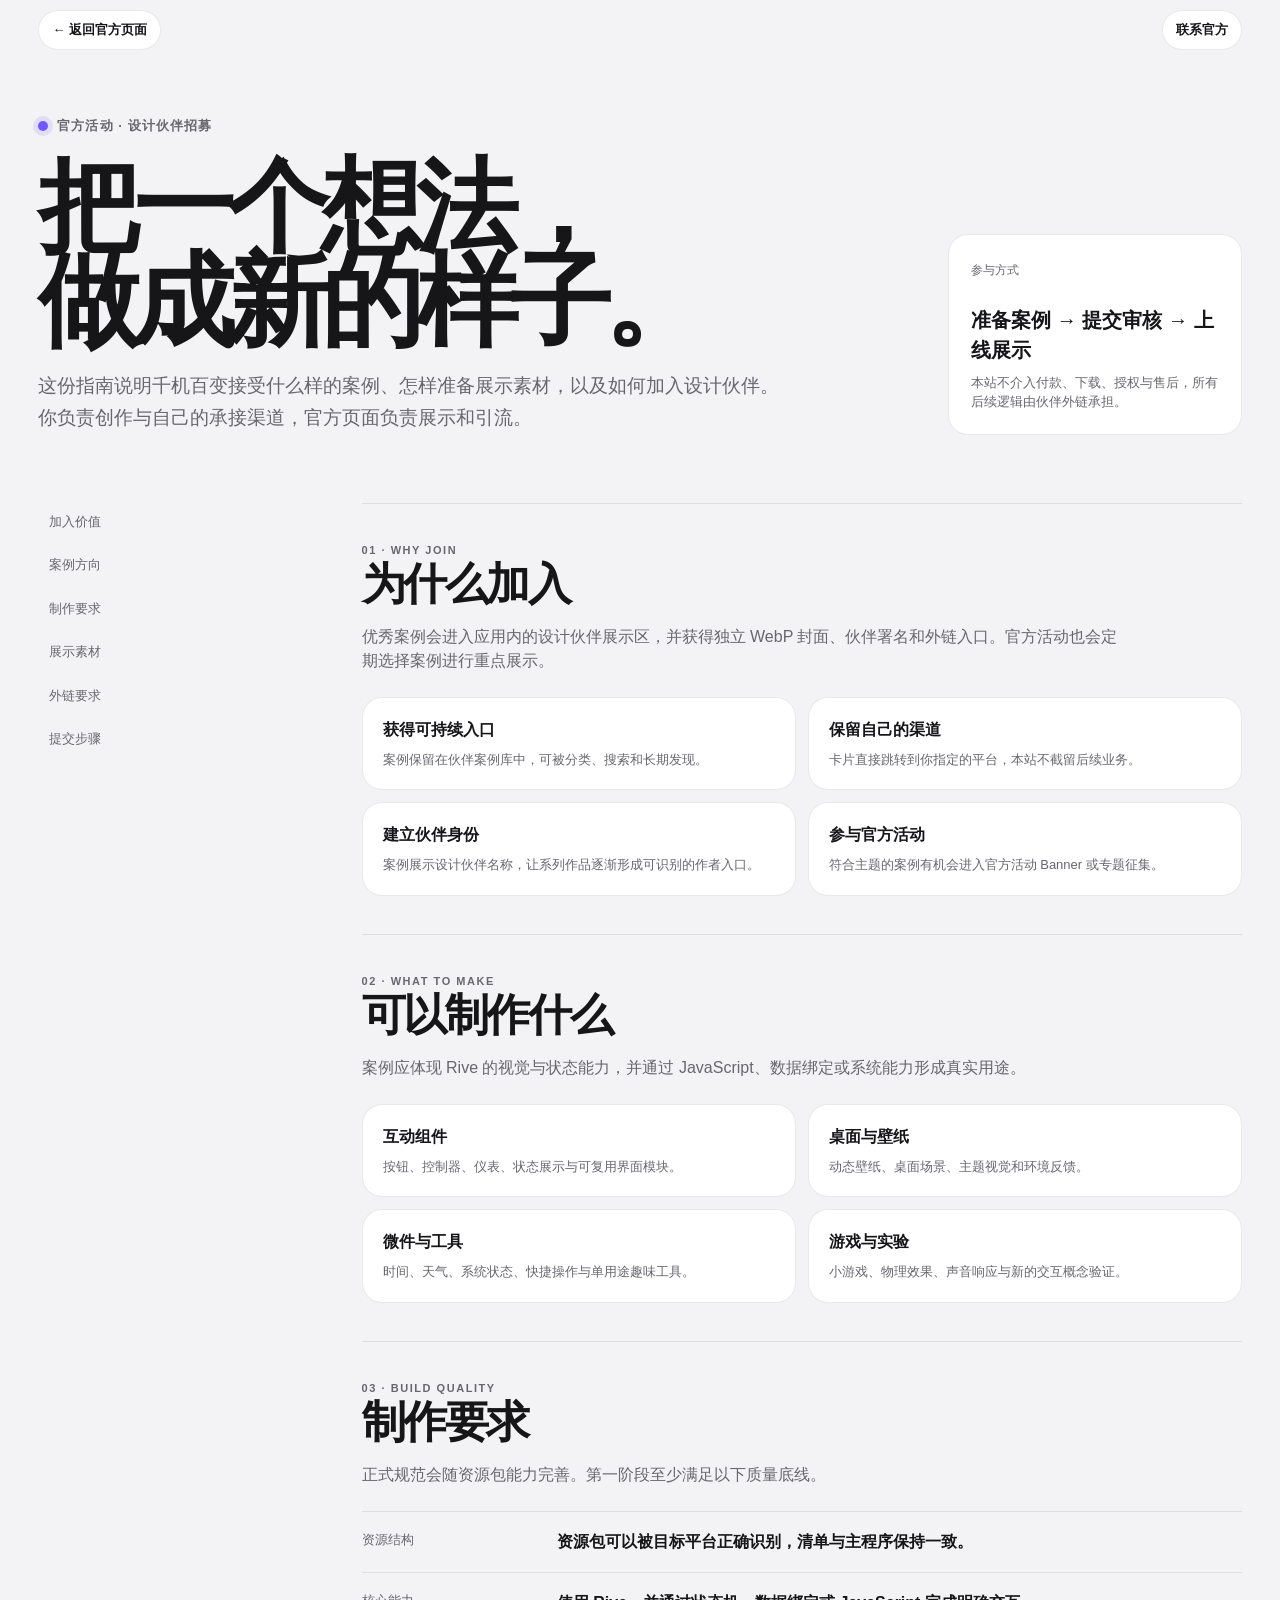
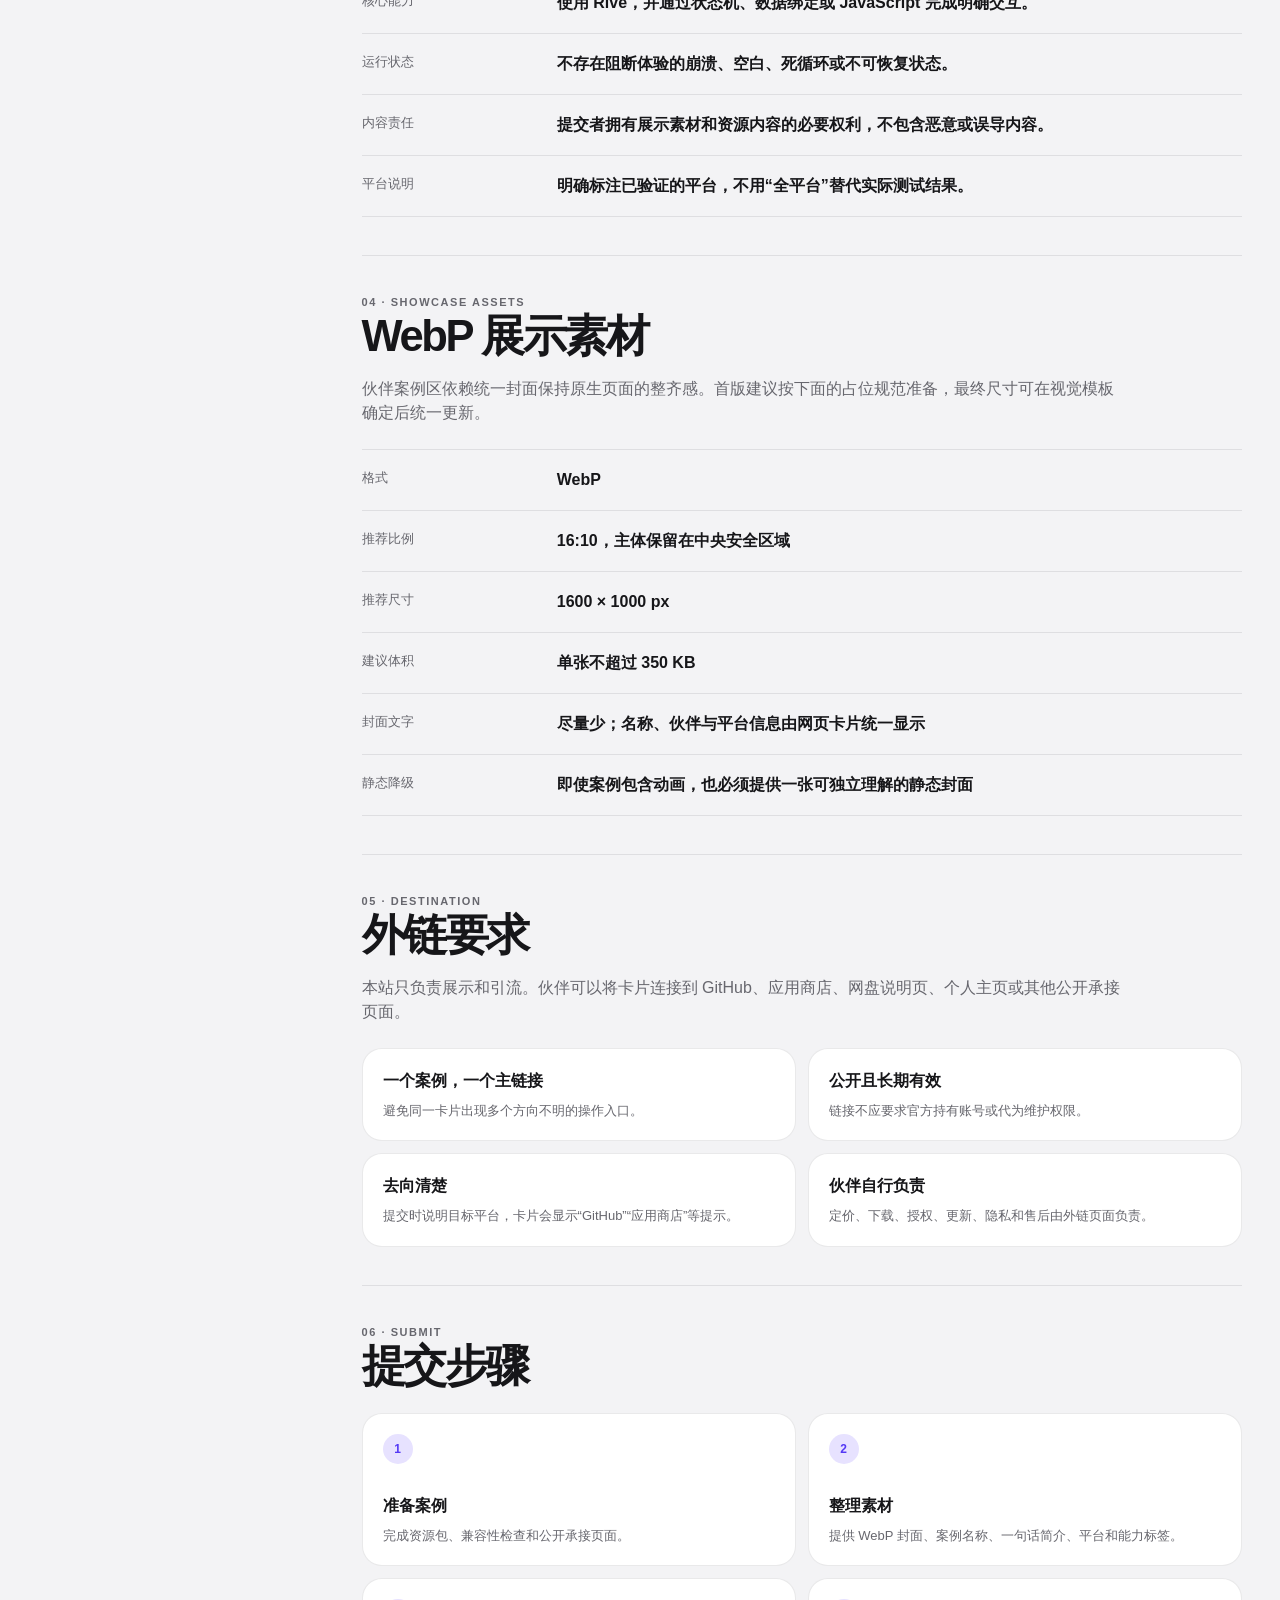
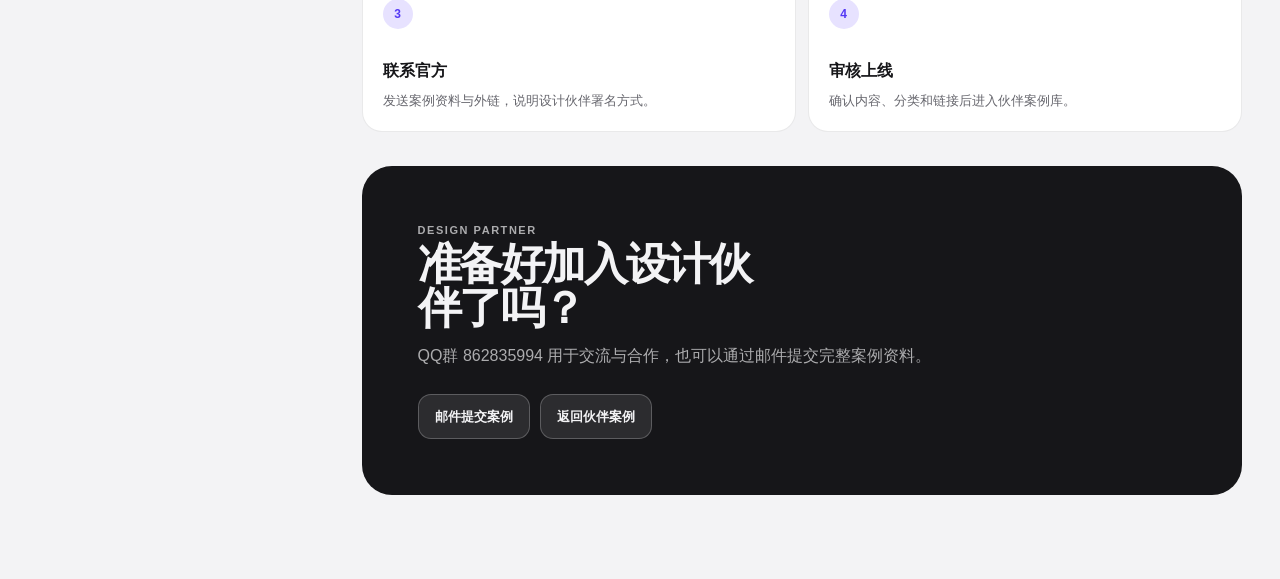
==== guide/index.html @ ad505205 "Redesign partner showcase site" ====
<!doctype html>
<html lang="zh-CN">
<head>
  <meta charset="utf-8">
  <meta name="viewport" content="width=device-width, initial-scale=1, viewport-fit=cover">
  <meta name="theme-color" content="#f3f3f5" media="(prefers-color-scheme: light)">
  <meta name="theme-color" content="#111113" media="(prefers-color-scheme: dark)">
  <meta name="description" content="千机百变设计伙伴制作指南与投稿方式。">
  <meta property="og:type" content="website">
  <meta property="og:title" content="制作指南 · 千机百变">
  <meta property="og:description" content="了解案例规范、展示素材要求与设计伙伴投稿方式。">
  <meta property="og:image" content="https://qu-bl.github.io/material-jadepool-site/assets/og.png">
  <meta property="og:url" content="https://qu-bl.github.io/material-jadepool-site/guide/">
  <meta name="twitter:card" content="summary_large_image">
  <meta name="twitter:title" content="制作指南 · 千机百变">
  <meta name="twitter:description" content="了解案例规范、展示素材要求与设计伙伴投稿方式。">
  <meta name="twitter:image" content="https://qu-bl.github.io/material-jadepool-site/assets/og.png">
  <link rel="icon" href="../assets/og.png" type="image/png">
  <title>制作指南 · 千机百变</title>
  <link rel="stylesheet" href="../styles.css">
</head>
<body>
  <main class="guide-page">
    <nav class="guide-topbar" aria-label="制作指南导航">
      <a class="guide-back" href="../">← 返回官方页面</a>
      <a class="guide-contact" href="mailto:qu991221@gmail.com?subject=%E5%8D%83%E6%9C%BA%E7%99%BE%E5%8F%98%E4%BC%99%E4%BC%B4%E6%8A%95%E7%A8%BF">联系官方</a>
    </nav>

    <header class="guide-hero">
      <div>
        <div class="official-mark">
          <span class="official-dot" aria-hidden="true"></span>
          官方活动 · 设计伙伴招募
        </div>
        <h1>把一个想法，<br>做成新的样子。</h1>
        <p class="intro-text">
          这份指南说明千机百变接受什么样的案例、怎样准备展示素材，以及如何加入设计伙伴。
          你负责创作与自己的承接渠道，官方页面负责展示和引流。
        </p>
      </div>
      <aside class="guide-summary-card" aria-label="指南摘要">
        <span>参与方式</span>
        <strong>准备案例 → 提交审核 → 上线展示</strong>
        <p>本站不介入付款、下载、授权与售后，所有后续逻辑由伙伴外链承担。</p>
      </aside>
    </header>

    <div class="guide-content">
      <nav class="guide-nav" aria-label="指南目录">
        <a href="#value">加入价值</a>
        <a href="#types">案例方向</a>
        <a href="#requirements">制作要求</a>
        <a href="#cover">展示素材</a>
        <a href="#links">外链要求</a>
        <a href="#submit">提交步骤</a>
      </nav>

      <article class="guide-article">
        <section class="guide-section" id="value">
          <p class="section-kicker">01 · Why join</p>
          <h2>为什么加入</h2>
          <p>优秀案例会进入应用内的设计伙伴展示区，并获得独立 WebP 封面、伙伴署名和外链入口。官方活动也会定期选择案例进行重点展示。</p>
          <div class="guide-list">
            <div class="guide-item">
              <strong>获得可持续入口</strong>
              <p>案例保留在伙伴案例库中，可被分类、搜索和长期发现。</p>
            </div>
            <div class="guide-item">
              <strong>保留自己的渠道</strong>
              <p>卡片直接跳转到你指定的平台，本站不截留后续业务。</p>
            </div>
            <div class="guide-item">
              <strong>建立伙伴身份</strong>
              <p>案例展示设计伙伴名称，让系列作品逐渐形成可识别的作者入口。</p>
            </div>
            <div class="guide-item">
              <strong>参与官方活动</strong>
              <p>符合主题的案例有机会进入官方活动 Banner 或专题征集。</p>
            </div>
          </div>
        </section>

        <section class="guide-section" id="types">
          <p class="section-kicker">02 · What to make</p>
          <h2>可以制作什么</h2>
          <p>案例应体现 Rive 的视觉与状态能力，并通过 JavaScript、数据绑定或系统能力形成真实用途。</p>
          <div class="guide-list">
            <div class="guide-item"><strong>互动组件</strong><p>按钮、控制器、仪表、状态展示与可复用界面模块。</p></div>
            <div class="guide-item"><strong>桌面与壁纸</strong><p>动态壁纸、桌面场景、主题视觉和环境反馈。</p></div>
            <div class="guide-item"><strong>微件与工具</strong><p>时间、天气、系统状态、快捷操作与单用途趣味工具。</p></div>
            <div class="guide-item"><strong>游戏与实验</strong><p>小游戏、物理效果、声音响应与新的交互概念验证。</p></div>
          </div>
        </section>

        <section class="guide-section" id="requirements">
          <p class="section-kicker">03 · Build quality</p>
          <h2>制作要求</h2>
          <p>正式规范会随资源包能力完善。第一阶段至少满足以下质量底线。</p>
          <dl class="spec-list">
            <div class="spec-row"><dt>资源结构</dt><dd>资源包可以被目标平台正确识别，清单与主程序保持一致。</dd></div>
            <div class="spec-row"><dt>核心能力</dt><dd>使用 Rive，并通过状态机、数据绑定或 JavaScript 完成明确交互。</dd></div>
            <div class="spec-row"><dt>运行状态</dt><dd>不存在阻断体验的崩溃、空白、死循环或不可恢复状态。</dd></div>
            <div class="spec-row"><dt>内容责任</dt><dd>提交者拥有展示素材和资源内容的必要权利，不包含恶意或误导内容。</dd></div>
            <div class="spec-row"><dt>平台说明</dt><dd>明确标注已验证的平台，不用“全平台”替代实际测试结果。</dd></div>
          </dl>
        </section>

        <section class="guide-section" id="cover">
          <p class="section-kicker">04 · Showcase assets</p>
          <h2>WebP 展示素材</h2>
          <p>伙伴案例区依赖统一封面保持原生页面的整齐感。首版建议按下面的占位规范准备，最终尺寸可在视觉模板确定后统一更新。</p>
          <dl class="spec-list">
            <div class="spec-row"><dt>格式</dt><dd>WebP</dd></div>
            <div class="spec-row"><dt>推荐比例</dt><dd>16:10，主体保留在中央安全区域</dd></div>
            <div class="spec-row"><dt>推荐尺寸</dt><dd>1600 × 1000 px</dd></div>
            <div class="spec-row"><dt>建议体积</dt><dd>单张不超过 350 KB</dd></div>
            <div class="spec-row"><dt>封面文字</dt><dd>尽量少；名称、伙伴与平台信息由网页卡片统一显示</dd></div>
            <div class="spec-row"><dt>静态降级</dt><dd>即使案例包含动画，也必须提供一张可独立理解的静态封面</dd></div>
          </dl>
        </section>

        <section class="guide-section" id="links">
          <p class="section-kicker">05 · Destination</p>
          <h2>外链要求</h2>
          <p>本站只负责展示和引流。伙伴可以将卡片连接到 GitHub、应用商店、网盘说明页、个人主页或其他公开承接页面。</p>
          <div class="guide-list">
            <div class="guide-item"><strong>一个案例，一个主链接</strong><p>避免同一卡片出现多个方向不明的操作入口。</p></div>
            <div class="guide-item"><strong>公开且长期有效</strong><p>链接不应要求官方持有账号或代为维护权限。</p></div>
            <div class="guide-item"><strong>去向清楚</strong><p>提交时说明目标平台，卡片会显示“GitHub”“应用商店”等提示。</p></div>
            <div class="guide-item"><strong>伙伴自行负责</strong><p>定价、下载、授权、更新、隐私和售后由外链页面负责。</p></div>
          </div>
        </section>

        <section class="guide-section" id="submit">
          <p class="section-kicker">06 · Submit</p>
          <h2>提交步骤</h2>
          <div class="guide-steps">
            <div class="guide-step"><span>1</span><strong>准备案例</strong><p>完成资源包、兼容性检查和公开承接页面。</p></div>
            <div class="guide-step"><span>2</span><strong>整理素材</strong><p>提供 WebP 封面、案例名称、一句话简介、平台和能力标签。</p></div>
            <div class="guide-step"><span>3</span><strong>联系官方</strong><p>发送案例资料与外链，说明设计伙伴署名方式。</p></div>
            <div class="guide-step"><span>4</span><strong>审核上线</strong><p>确认内容、分类和链接后进入伙伴案例库。</p></div>
          </div>

          <div class="join-banner">
            <p class="section-kicker">Design partner</p>
            <h2>准备好加入设计伙伴了吗？</h2>
            <p>QQ群 862835994 用于交流与合作，也可以通过邮件提交完整案例资料。</p>
            <div class="join-actions">
              <a href="mailto:qu991221@gmail.com?subject=%E5%8D%83%E6%9C%BA%E7%99%BE%E5%8F%98%E4%BC%99%E4%BC%B4%E6%8A%95%E7%A8%BF">邮件提交案例</a>
              <a href="../#showcase">返回伙伴案例</a>
            </div>
          </div>
        </section>
      </article>
    </div>
  </main>
</body>
</html>
---- styles.css ----
:root {
  color-scheme: light dark;
  --page: #f3f3f5;
  --surface: #ffffff;
  --surface-soft: #e8e8ec;
  --surface-raised: rgba(255, 255, 255, 0.78);
  --text: #161619;
  --muted: #67676e;
  --line: rgba(20, 20, 24, 0.09);
  --accent: #6f57ff;
  --accent-strong: #5439f5;
  --accent-soft: #e7e2ff;
  --success: #27a66b;
  --shadow: 0 18px 60px rgba(27, 20, 66, 0.09);
  --radius-sm: 12px;
  --radius-md: 20px;
  --radius-lg: 30px;
  --page-pad: clamp(18px, 3vw, 44px);
}

@media (prefers-color-scheme: dark) {
  :root {
    --page: #111113;
    --surface: #1c1c1f;
    --surface-soft: #26262b;
    --surface-raised: rgba(28, 28, 31, 0.82);
    --text: #f6f4fb;
    --muted: #aaa7b2;
    --line: rgba(255, 255, 255, 0.1);
    --accent: #9d8cff;
    --accent-strong: #b3a6ff;
    --accent-soft: #302a50;
    --success: #57d196;
    --shadow: 0 22px 72px rgba(0, 0, 0, 0.3);
  }
}

* {
  box-sizing: border-box;
}

html {
  scroll-behavior: smooth;
  background: var(--page);
}

body {
  margin: 0;
  min-width: 320px;
  min-height: 100vh;
  background: var(--page);
  color: var(--text);
  font-family: -apple-system, BlinkMacSystemFont, "SF Pro Display", "SF Pro Text", "PingFang SC", "HarmonyOS Sans SC", "Noto Sans SC", sans-serif;
  line-height: 1.5;
  -webkit-font-smoothing: antialiased;
  text-rendering: optimizeLegibility;
}

button,
input,
select {
  font: inherit;
}

a {
  color: inherit;
}

button,
a,
input,
select {
  -webkit-tap-highlight-color: transparent;
}

button:focus-visible,
a:focus-visible,
input:focus-visible,
select:focus-visible {
  outline: 3px solid color-mix(in srgb, var(--accent) 52%, transparent);
  outline-offset: 3px;
}

.skip-link {
  position: fixed;
  z-index: 100;
  top: 12px;
  left: 12px;
  padding: 10px 14px;
  border-radius: 10px;
  background: var(--text);
  color: var(--page);
  transform: translateY(-160%);
  transition: transform 160ms ease;
}

.skip-link:focus {
  transform: translateY(0);
}

.app-page {
  width: 100%;
  min-height: 100vh;
  padding: max(22px, env(safe-area-inset-top)) 0 max(22px, env(safe-area-inset-bottom));
  overflow: hidden;
}

.official-intro,
.activity-section,
.facts-section,
.showcase-section,
.closing-strip {
  width: 100%;
  padding-inline: max(var(--page-pad), env(safe-area-inset-left));
}

.official-intro {
  display: grid;
  grid-template-columns: minmax(0, 1.5fr) minmax(220px, 0.5fr);
  gap: 32px;
  align-items: end;
  padding-top: clamp(18px, 3vw, 42px);
  padding-bottom: clamp(36px, 6vw, 76px);
}

.official-mark {
  display: inline-flex;
  align-items: center;
  gap: 9px;
  margin-bottom: 24px;
  color: var(--muted);
  font-size: 13px;
  font-weight: 680;
  letter-spacing: 0.08em;
  text-transform: uppercase;
}

.official-dot {
  width: 10px;
  height: 10px;
  flex: 0 0 auto;
  border-radius: 999px;
  background: var(--accent);
  box-shadow: 0 0 0 5px color-mix(in srgb, var(--accent) 14%, transparent);
}

h1,
h2,
h3,
p {
  margin-top: 0;
}

h1 {
  max-width: 13ch;
  margin-bottom: 22px;
  font-size: clamp(48px, 8vw, 108px);
  font-weight: 760;
  letter-spacing: -0.075em;
  line-height: 0.92;
}

.intro-text {
  max-width: 760px;
  margin-bottom: 0;
  color: var(--muted);
  font-size: clamp(16px, 1.5vw, 21px);
  line-height: 1.68;
}

.intro-actions {
  display: flex;
  flex-direction: column;
  gap: 10px;
  justify-self: end;
  width: min(100%, 280px);
}

.primary-action,
.secondary-action,
.banner-action {
  display: inline-flex;
  align-items: center;
  justify-content: center;
  min-height: 50px;
  padding: 0 18px;
  border-radius: 15px;
  font-size: 15px;
  font-weight: 700;
  text-decoration: none;
  transition: transform 160ms ease, background-color 160ms ease, opacity 160ms ease;
}

.primary-action {
  background: var(--text);
  color: var(--page);
}

.secondary-action {
  border: 1px solid var(--line);
  background: var(--surface-raised);
  backdrop-filter: blur(18px);
}

.primary-action:hover,
.secondary-action:hover,
.banner-action:hover {
  transform: translateY(-2px);
}

.primary-action:active,
.secondary-action:active,
.banner-action:active,
.case-card:active {
  transform: scale(0.985);
}

.activity-section {
  padding-top: 4px;
  padding-bottom: clamp(42px, 6vw, 82px);
}

.section-heading,
.showcase-header {
  display: flex;
  align-items: end;
  justify-content: space-between;
  gap: 20px;
  margin-bottom: 18px;
}

.section-kicker {
  margin-bottom: 5px;
  color: var(--accent-strong);
  font-size: 11px;
  font-weight: 780;
  letter-spacing: 0.14em;
  text-transform: uppercase;
}

h2 {
  margin-bottom: 0;
  font-size: clamp(29px, 3.4vw, 48px);
  letter-spacing: -0.055em;
  line-height: 1;
}

.carousel-controls {
  display: flex;
  gap: 8px;
}

.icon-button {
  display: grid;
  place-items: center;
  width: 42px;
  height: 42px;
  border: 1px solid var(--line);
  border-radius: 50%;
  background: var(--surface-raised);
  color: var(--text);
  cursor: pointer;
  backdrop-filter: blur(18px);
  transition: transform 150ms ease, background-color 150ms ease;
}

.icon-button:hover {
  background: var(--surface);
  transform: scale(1.04);
}

.activity-carousel {
  position: relative;
  overflow: hidden;
  border-radius: var(--radius-lg);
  background: var(--surface-soft);
  box-shadow: var(--shadow);
  touch-action: pan-y;
}

.activity-track {
  display: flex;
  transition: transform 620ms cubic-bezier(0.22, 1, 0.36, 1);
  will-change: transform;
}

.activity-slide {
  position: relative;
  min-width: 100%;
  min-height: clamp(340px, 42vw, 570px);
  overflow: hidden;
  isolation: isolate;
}

.activity-cover {
  position: absolute;
  inset: 0;
  z-index: -3;
  width: 100%;
  height: 100%;
  object-fit: cover;
}

.activity-scrim {
  position: absolute;
  inset: 0;
  z-index: -2;
  background: linear-gradient(90deg, rgba(10, 8, 20, 0.8) 0%, rgba(10, 8, 20, 0.42) 54%, rgba(10, 8, 20, 0.05) 100%);
}

.activity-content {
  display: flex;
  min-height: inherit;
  max-width: 760px;
  flex-direction: column;
  align-items: flex-start;
  justify-content: flex-end;
  padding: clamp(28px, 5vw, 68px);
  color: #fff;
}

.activity-badge {
  display: inline-flex;
  margin-bottom: 15px;
  padding: 7px 11px;
  border: 1px solid rgba(255, 255, 255, 0.26);
  border-radius: 999px;
  background: rgba(255, 255, 255, 0.13);
  font-size: 12px;
  font-weight: 730;
  backdrop-filter: blur(14px);
}

.activity-content h3 {
  max-width: 13ch;
  margin-bottom: 14px;
  font-size: clamp(35px, 6vw, 76px);
  letter-spacing: -0.065em;
  line-height: 0.98;
}

.activity-content p {
  max-width: 560px;
  margin-bottom: 24px;
  color: rgba(255, 255, 255, 0.78);
  font-size: clamp(15px, 1.6vw, 19px);
}

.banner-action {
  gap: 14px;
  min-height: 46px;
  border: 1px solid rgba(255, 255, 255, 0.22);
  background: #fff;
  color: #17141f;
}

.banner-action b {
  font-size: 17px;
}

.activity-dots {
  position: absolute;
  right: clamp(22px, 4vw, 54px);
  bottom: clamp(22px, 4vw, 46px);
  z-index: 4;
  display: flex;
  gap: 7px;
}

.activity-dot {
  width: 8px;
  height: 8px;
  padding: 0;
  border: 0;
  border-radius: 99px;
  background: rgba(255, 255, 255, 0.44);
  cursor: pointer;
  transition: width 180ms ease, background-color 180ms ease;
}

.activity-dot[aria-current="true"] {
  width: 26px;
  background: #fff;
}

.facts-section {
  padding-bottom: clamp(46px, 7vw, 90px);
}

.facts-grid {
  display: grid;
  grid-template-columns: repeat(4, minmax(0, 1fr));
  gap: 12px;
}

.fact-card {
  min-height: 190px;
  padding: 22px;
  border: 1px solid var(--line);
  border-radius: var(--radius-md);
  background: var(--surface);
}

.fact-card--contact {
  background: var(--accent-soft);
}

.fact-label {
  display: block;
  margin-bottom: 42px;
  color: var(--muted);
  font-size: 12px;
  font-weight: 720;
}

.fact-card strong {
  display: block;
  margin-bottom: 8px;
  font-size: 19px;
  letter-spacing: -0.025em;
}

.fact-card p {
  margin-bottom: 0;
  color: var(--muted);
  font-size: 13px;
}

.showcase-section {
  padding-top: clamp(38px, 6vw, 74px);
  padding-bottom: clamp(56px, 8vw, 110px);
  border-radius: clamp(30px, 4vw, 54px) clamp(30px, 4vw, 54px) 0 0;
  background: var(--surface);
}

.showcase-header {
  align-items: end;
  margin-bottom: 24px;
}

.section-description {
  max-width: 680px;
  margin: 14px 0 0;
  color: var(--muted);
}

.search-wrap {
  position: relative;
  width: min(100%, 360px);
  flex: 0 0 auto;
}

.search-wrap input {
  width: 100%;
  height: 48px;
  padding: 0 16px 0 43px;
  border: 1px solid var(--line);
  border-radius: 14px;
  background: var(--page);
  color: var(--text);
  outline: none;
}

.search-wrap input:focus {
  border-color: var(--accent);
  box-shadow: 0 0 0 3px color-mix(in srgb, var(--accent) 13%, transparent);
}

.search-icon {
  position: absolute;
  top: 50%;
  left: 16px;
  color: var(--muted);
  font-size: 23px;
  transform: translateY(-53%);
  pointer-events: none;
}

.showcase-toolbar {
  position: sticky;
  top: 0;
  z-index: 12;
  display: flex;
  align-items: center;
  justify-content: space-between;
  gap: 16px;
  margin-inline: calc(var(--page-pad) * -1);
  padding: 12px var(--page-pad);
  border-block: 1px solid transparent;
  background: color-mix(in srgb, var(--surface) 86%, transparent);
  backdrop-filter: blur(22px) saturate(150%);
}

.category-tabs {
  display: flex;
  gap: 8px;
  min-width: 0;
  overflow-x: auto;
  scrollbar-width: none;
}

.category-tabs::-webkit-scrollbar {
  display: none;
}

.category-button {
  flex: 0 0 auto;
  min-height: 38px;
  padding: 0 15px;
  border: 1px solid var(--line);
  border-radius: 999px;
  background: var(--surface);
  color: var(--muted);
  cursor: pointer;
  font-size: 13px;
  font-weight: 680;
}

.category-button[aria-pressed="true"] {
  border-color: var(--text);
  background: var(--text);
  color: var(--surface);
}

.platform-filter select {
  min-width: 124px;
  height: 38px;
  padding: 0 34px 0 13px;
  border: 1px solid var(--line);
  border-radius: 999px;
  background: var(--surface);
  color: var(--text);
  cursor: pointer;
}

.results-meta {
  display: flex;
  justify-content: space-between;
  gap: 16px;
  padding: 24px 0 13px;
  color: var(--muted);
  font-size: 12px;
}

.results-meta p {
  margin: 0;
}

.case-grid {
  display: grid;
  grid-template-columns: repeat(auto-fill, minmax(238px, 1fr));
  gap: clamp(13px, 1.6vw, 22px);
}

.case-card {
  min-width: 0;
  overflow: hidden;
  border: 1px solid var(--line);
  border-radius: var(--radius-md);
  background: var(--page);
  color: var(--text);
  text-decoration: none;
  transition: transform 220ms cubic-bezier(0.22, 1, 0.36, 1), box-shadow 220ms ease, border-color 220ms ease;
}

.case-card:hover {
  border-color: color-mix(in srgb, var(--accent) 30%, var(--line));
  box-shadow: 0 18px 48px rgba(40, 28, 96, 0.1);
  transform: translateY(-5px);
}

.case-media {
  position: relative;
  aspect-ratio: 16 / 10;
  overflow: hidden;
  background: var(--surface-soft);
}

.case-media img {
  width: 100%;
  height: 100%;
  object-fit: cover;
  transition: transform 500ms cubic-bezier(0.22, 1, 0.36, 1);
}

.case-card:hover .case-media img {
  transform: scale(1.035);
}

.case-featured,
.case-destination {
  position: absolute;
  top: 13px;
  padding: 6px 9px;
  border: 1px solid rgba(255, 255, 255, 0.2);
  border-radius: 999px;
  background: rgba(15, 13, 22, 0.62);
  color: #fff;
  font-size: 10px;
  font-weight: 720;
  backdrop-filter: blur(12px);
}

.case-featured {
  left: 13px;
}

.case-destination {
  right: 13px;
}

.case-body {
  padding: 16px;
}

.case-title-row {
  display: flex;
  align-items: flex-start;
  justify-content: space-between;
  gap: 12px;
}

.case-title-row h3 {
  margin-bottom: 8px;
  font-size: 18px;
  letter-spacing: -0.035em;
  line-height: 1.22;
}

.external-arrow {
  flex: 0 0 auto;
  color: var(--muted);
  font-size: 16px;
}

.case-summary {
  display: -webkit-box;
  min-height: 42px;
  margin-bottom: 18px;
  overflow: hidden;
  color: var(--muted);
  font-size: 13px;
  -webkit-box-orient: vertical;
  -webkit-line-clamp: 2;
}

.case-footer {
  display: flex;
  align-items: center;
  justify-content: space-between;
  gap: 12px;
  padding-top: 13px;
  border-top: 1px solid var(--line);
  color: var(--muted);
  font-size: 11px;
}

.partner-name {
  overflow: hidden;
  text-overflow: ellipsis;
  white-space: nowrap;
}

.case-platform {
  flex: 0 0 auto;
}

.empty-state {
  padding: 80px 20px;
  border: 1px dashed var(--line);
  border-radius: var(--radius-md);
  color: var(--muted);
  text-align: center;
}

.empty-state strong {
  display: block;
  margin-bottom: 6px;
  color: var(--text);
  font-size: 18px;
}

.empty-state p {
  margin-bottom: 0;
}

.closing-strip {
  display: flex;
  align-items: center;
  justify-content: space-between;
  gap: 24px;
  padding-top: 24px;
  padding-bottom: 10px;
  color: var(--muted);
  font-size: 13px;
}

.closing-strip > div,
.closing-links {
  display: flex;
  align-items: center;
  gap: 16px;
}

.closing-strip strong {
  color: var(--text);
}

.closing-links a {
  text-decoration: none;
}

.closing-links a:hover {
  color: var(--text);
}

.sr-only {
  position: absolute !important;
  width: 1px !important;
  height: 1px !important;
  padding: 0 !important;
  margin: -1px !important;
  overflow: hidden !important;
  clip: rect(0, 0, 0, 0) !important;
  white-space: nowrap !important;
  border: 0 !important;
}

/* 制作指南 */
.guide-page {
  padding-bottom: max(46px, env(safe-area-inset-bottom));
}

.guide-topbar {
  display: flex;
  align-items: center;
  justify-content: space-between;
  gap: 16px;
  padding: 10px max(var(--page-pad), env(safe-area-inset-left)) 28px;
}

.guide-back,
.guide-contact {
  display: inline-flex;
  align-items: center;
  min-height: 40px;
  padding: 0 13px;
  border: 1px solid var(--line);
  border-radius: 999px;
  background: var(--surface);
  text-decoration: none;
  font-size: 13px;
  font-weight: 680;
}

.guide-hero {
  display: grid;
  grid-template-columns: minmax(0, 1.5fr) minmax(260px, 0.5fr);
  gap: 30px;
  align-items: end;
  padding: 36px max(var(--page-pad), env(safe-area-inset-left)) 68px;
}

.guide-hero h1 {
  max-width: 12ch;
}

.guide-summary-card {
  padding: 22px;
  border: 1px solid var(--line);
  border-radius: var(--radius-md);
  background: var(--surface);
}

.guide-summary-card span {
  color: var(--muted);
  font-size: 12px;
}

.guide-summary-card strong {
  display: block;
  margin: 24px 0 8px;
  font-size: 20px;
}

.guide-summary-card p {
  margin-bottom: 0;
  color: var(--muted);
  font-size: 13px;
}

.guide-content {
  display: grid;
  grid-template-columns: minmax(190px, 0.28fr) minmax(0, 1fr);
  gap: clamp(28px, 6vw, 92px);
  padding: 0 max(var(--page-pad), env(safe-area-inset-left));
}

.guide-nav {
  position: sticky;
  top: 24px;
  align-self: start;
  display: flex;
  flex-direction: column;
  gap: 6px;
}

.guide-nav a {
  padding: 9px 11px;
  border-radius: 10px;
  color: var(--muted);
  text-decoration: none;
  font-size: 13px;
}

.guide-nav a:hover {
  background: var(--surface);
  color: var(--text);
}

.guide-article {
  min-width: 0;
}

.guide-section {
  padding: 38px 0;
  border-top: 1px solid var(--line);
}

.guide-section h2 {
  margin-bottom: 18px;
}

.guide-section > p {
  max-width: 760px;
  color: var(--muted);
}

.guide-list,
.guide-steps {
  display: grid;
  grid-template-columns: repeat(2, minmax(0, 1fr));
  gap: 12px;
  margin-top: 24px;
}

.guide-item,
.guide-step {
  padding: 20px;
  border: 1px solid var(--line);
  border-radius: var(--radius-md);
  background: var(--surface);
}

.guide-item strong,
.guide-step strong {
  display: block;
  margin-bottom: 8px;
  font-size: 16px;
}

.guide-item p,
.guide-step p {
  margin-bottom: 0;
  color: var(--muted);
  font-size: 13px;
}

.guide-step span {
  display: grid;
  place-items: center;
  width: 30px;
  height: 30px;
  margin-bottom: 30px;
  border-radius: 50%;
  background: var(--accent-soft);
  color: var(--accent-strong);
  font-size: 12px;
  font-weight: 800;
}

.spec-list {
  margin: 24px 0 0;
  border-top: 1px solid var(--line);
}

.spec-row {
  display: grid;
  grid-template-columns: minmax(120px, 0.25fr) 1fr;
  gap: 24px;
  padding: 18px 0;
  border-bottom: 1px solid var(--line);
}

.spec-row dt {
  color: var(--muted);
  font-size: 13px;
}

.spec-row dd {
  margin: 0;
  font-weight: 650;
}

.join-banner {
  margin-top: 34px;
  padding: clamp(26px, 5vw, 56px);
  border-radius: var(--radius-lg);
  background: var(--text);
  color: var(--page);
}

.join-banner h2 {
  max-width: 15ch;
  margin-bottom: 14px;
}

.join-banner p {
  max-width: 620px;
  color: color-mix(in srgb, var(--page) 68%, transparent);
}

.join-actions {
  display: flex;
  flex-wrap: wrap;
  gap: 10px;
  margin-top: 26px;
}

.join-actions a {
  display: inline-flex;
  align-items: center;
  min-height: 45px;
  padding: 0 16px;
  border: 1px solid color-mix(in srgb, var(--page) 24%, transparent);
  border-radius: 13px;
  background: color-mix(in srgb, var(--page) 10%, transparent);
  color: var(--page);
  text-decoration: none;
  font-size: 13px;
  font-weight: 700;
}

@media (max-width: 940px) {
  .official-intro,
  .guide-hero {
    grid-template-columns: 1fr;
  }

  .intro-actions {
    flex-direction: row;
    justify-self: start;
    width: auto;
  }

  .facts-grid {
    grid-template-columns: repeat(2, minmax(0, 1fr));
  }

  .guide-content {
    grid-template-columns: 1fr;
  }

  .guide-nav {
    position: static;
    flex-direction: row;
    overflow-x: auto;
  }

  .guide-nav a {
    flex: 0 0 auto;
    border: 1px solid var(--line);
    background: var(--surface);
  }
}

@media (max-width: 720px) {
  :root {
    --page-pad: 18px;
    --radius-lg: 24px;
  }

  .app-page {
    padding-top: max(12px, env(safe-area-inset-top));
  }

  .official-intro {
    gap: 24px;
    padding-top: 20px;
    padding-bottom: 42px;
  }

  h1 {
    font-size: clamp(46px, 15vw, 74px);
  }

  .intro-actions {
    display: grid;
    grid-template-columns: 1fr 1fr;
    width: 100%;
  }

  .activity-section {
    padding-inline: 0;
  }

  .activity-heading {
    padding-inline: var(--page-pad);
  }

  .activity-carousel {
    border-radius: 0;
    box-shadow: none;
  }

  .activity-slide {
    min-height: 510px;
  }

  .activity-scrim {
    background: linear-gradient(0deg, rgba(10, 8, 20, 0.86) 0%, rgba(10, 8, 20, 0.22) 76%, rgba(10, 8, 20, 0.06) 100%);
  }

  .activity-content {
    padding: 28px 22px 48px;
  }

  .activity-dots {
    right: 22px;
    bottom: 22px;
  }

  .carousel-controls {
    display: none;
  }

  .facts-grid {
    grid-template-columns: 1fr;
  }

  .fact-card {
    min-height: 150px;
  }

  .fact-label {
    margin-bottom: 28px;
  }

  .showcase-header {
    align-items: stretch;
    flex-direction: column;
  }

  .search-wrap {
    width: 100%;
  }

  .showcase-toolbar {
    margin-inline: calc(var(--page-pad) * -1);
  }

  .platform-filter {
    flex: 0 0 auto;
  }

  .platform-filter select {
    min-width: 112px;
    padding-inline: 12px 28px;
  }

  .case-grid {
    grid-template-columns: repeat(2, minmax(0, 1fr));
    gap: 10px;
  }

  .case-body {
    padding: 12px;
  }

  .case-title-row h3 {
    font-size: 15px;
  }

  .case-summary {
    min-height: 38px;
    margin-bottom: 12px;
    font-size: 11px;
  }

  .case-footer {
    align-items: flex-start;
    flex-direction: column;
    gap: 5px;
  }

  .case-featured,
  .case-destination {
    top: 9px;
    padding: 5px 7px;
  }

  .case-featured {
    left: 9px;
  }

  .case-destination {
    right: 9px;
  }

  .closing-strip {
    align-items: flex-start;
    flex-direction: column;
  }

  .guide-topbar {
    padding-inline: var(--page-pad);
  }

  .guide-hero,
  .guide-content {
    padding-inline: var(--page-pad);
  }

  .guide-hero {
    padding-top: 16px;
    padding-bottom: 44px;
  }

  .guide-list,
  .guide-steps {
    grid-template-columns: 1fr;
  }

  .spec-row {
    grid-template-columns: 1fr;
    gap: 5px;
  }
}

@media (max-width: 410px) {
  .intro-actions {
    grid-template-columns: 1fr;
  }

  .case-grid {
    grid-template-columns: 1fr;
  }
}

@media (prefers-reduced-motion: reduce) {
  html {
    scroll-behavior: auto;
  }

  *,
  *::before,
  *::after {
    scroll-behavior: auto !important;
    transition-duration: 0.01ms !important;
    animation-duration: 0.01ms !important;
    animation-iteration-count: 1 !important;
  }
}
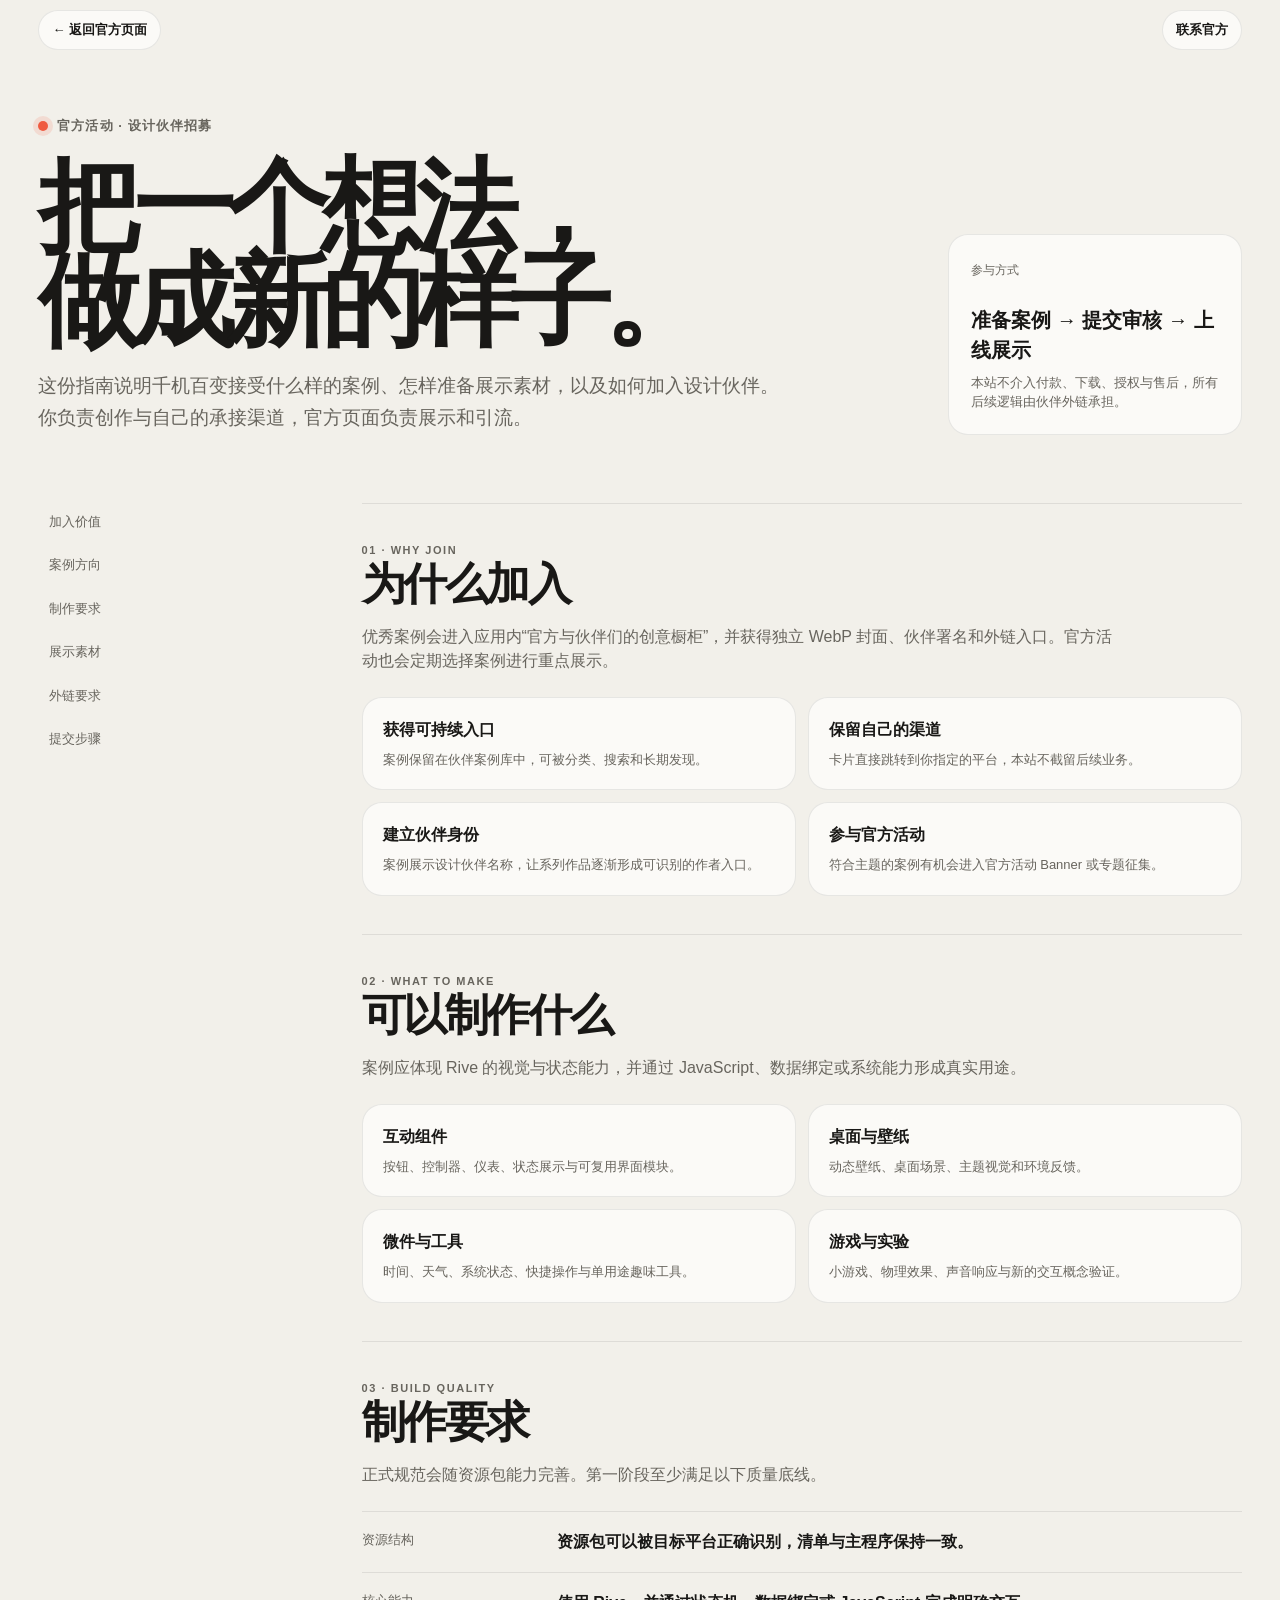
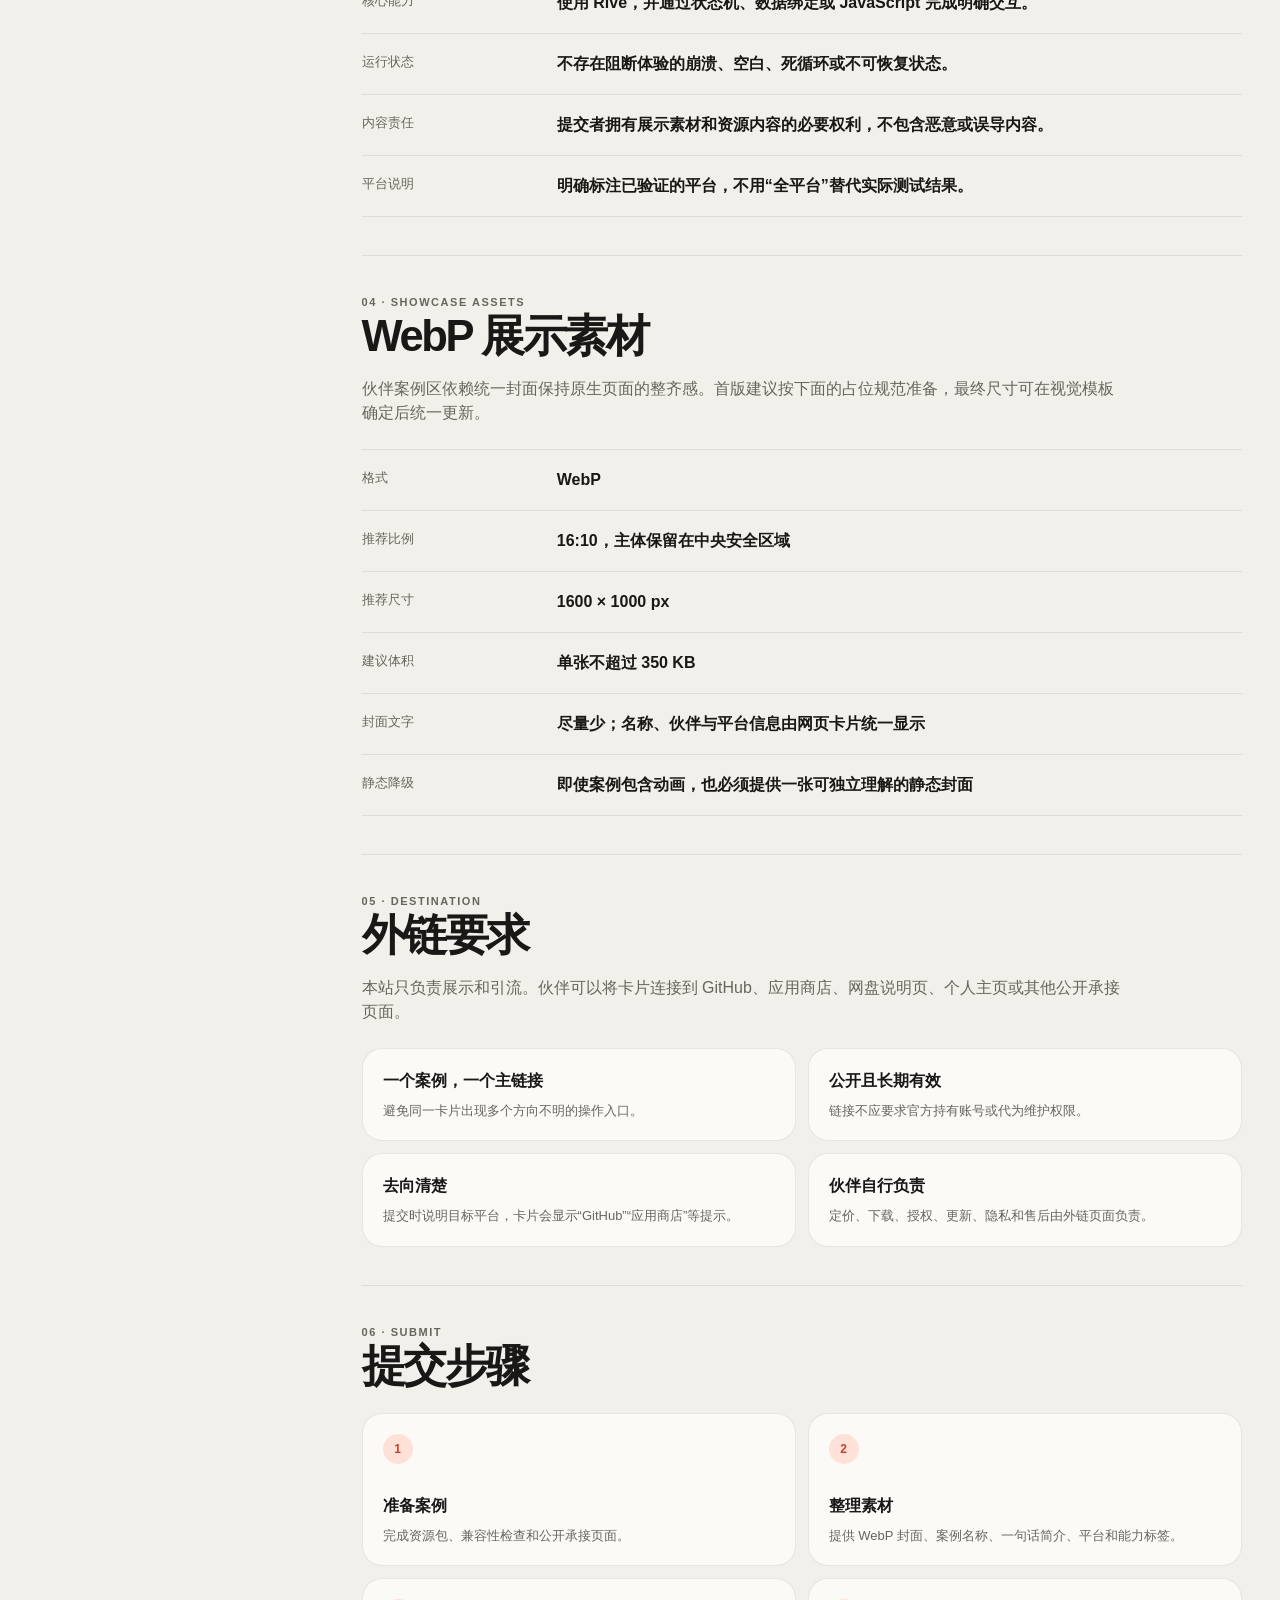
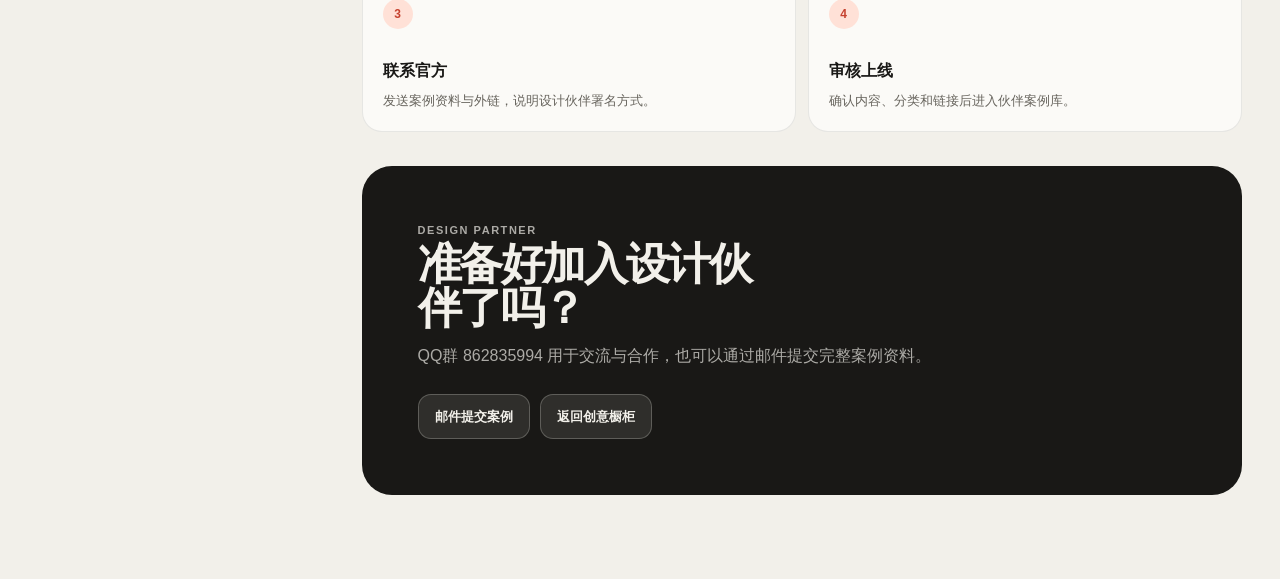
==== commit 2a87cac3: "Refine hero and creative cabinet" ====
--- a/guide/index.html
+++ b/guide/index.html
@@ -3,21 +3,21 @@
 <head>
   <meta charset="utf-8">
   <meta name="viewport" content="width=device-width, initial-scale=1, viewport-fit=cover">
-  <meta name="theme-color" content="#f3f3f5" media="(prefers-color-scheme: light)">
-  <meta name="theme-color" content="#111113" media="(prefers-color-scheme: dark)">
+  <meta name="theme-color" content="#f2f0ea" media="(prefers-color-scheme: light)">
+  <meta name="theme-color" content="#12110f" media="(prefers-color-scheme: dark)">
   <meta name="description" content="千机百变设计伙伴制作指南与投稿方式。">
   <meta property="og:type" content="website">
   <meta property="og:title" content="制作指南 · 千机百变">
   <meta property="og:description" content="了解案例规范、展示素材要求与设计伙伴投稿方式。">
-  <meta property="og:image" content="https://qu-bl.github.io/material-jadepool-site/assets/og.png">
+  <meta property="og:image" content="https://qu-bl.github.io/material-jadepool-site/assets/og-v2.png">
   <meta property="og:url" content="https://qu-bl.github.io/material-jadepool-site/guide/">
   <meta name="twitter:card" content="summary_large_image">
   <meta name="twitter:title" content="制作指南 · 千机百变">
   <meta name="twitter:description" content="了解案例规范、展示素材要求与设计伙伴投稿方式。">
-  <meta name="twitter:image" content="https://qu-bl.github.io/material-jadepool-site/assets/og.png">
+  <meta name="twitter:image" content="https://qu-bl.github.io/material-jadepool-site/assets/og-v2.png">
   <link rel="icon" href="../assets/og.png" type="image/png">
   <title>制作指南 · 千机百变</title>
-  <link rel="stylesheet" href="../styles.css">
+  <link rel="stylesheet" href="../styles.css?v=2">
 </head>
 <body>
   <main class="guide-page">
@@ -59,7 +59,7 @@
         <section class="guide-section" id="value">
           <p class="section-kicker">01 · Why join</p>
           <h2>为什么加入</h2>
-          <p>优秀案例会进入应用内的设计伙伴展示区，并获得独立 WebP 封面、伙伴署名和外链入口。官方活动也会定期选择案例进行重点展示。</p>
+          <p>优秀案例会进入应用内“官方与伙伴们的创意橱柜”，并获得独立 WebP 封面、伙伴署名和外链入口。官方活动也会定期选择案例进行重点展示。</p>
           <div class="guide-list">
             <div class="guide-item">
               <strong>获得可持续入口</strong>
@@ -147,7 +147,7 @@
             <p>QQ群 862835994 用于交流与合作，也可以通过邮件提交完整案例资料。</p>
             <div class="join-actions">
               <a href="mailto:qu991221@gmail.com?subject=%E5%8D%83%E6%9C%BA%E7%99%BE%E5%8F%98%E4%BC%99%E4%BC%B4%E6%8A%95%E7%A8%BF">邮件提交案例</a>
-              <a href="../#showcase">返回伙伴案例</a>
+              <a href="../#showcase">返回创意橱柜</a>
             </div>
           </div>
         </section>
--- a/styles.css
+++ b/styles.css
@@ -1,17 +1,17 @@
 :root {
   color-scheme: light dark;
-  --page: #f3f3f5;
-  --surface: #ffffff;
-  --surface-soft: #e8e8ec;
-  --surface-raised: rgba(255, 255, 255, 0.78);
-  --text: #161619;
-  --muted: #67676e;
-  --line: rgba(20, 20, 24, 0.09);
-  --accent: #6f57ff;
-  --accent-strong: #5439f5;
-  --accent-soft: #e7e2ff;
+  --page: #f2f0ea;
+  --surface: #fbfaf7;
+  --surface-soft: #e7e3da;
+  --surface-raised: rgba(251, 250, 247, 0.8);
+  --text: #191816;
+  --muted: #68655e;
+  --line: rgba(31, 28, 23, 0.09);
+  --accent: #ef5b40;
+  --accent-strong: #c6422f;
+  --accent-soft: #ffe1d7;
   --success: #27a66b;
-  --shadow: 0 18px 60px rgba(27, 20, 66, 0.09);
+  --shadow: 0 20px 70px rgba(41, 31, 23, 0.11);
   --radius-sm: 12px;
   --radius-md: 20px;
   --radius-lg: 30px;
@@ -20,16 +20,16 @@
 
 @media (prefers-color-scheme: dark) {
   :root {
-    --page: #111113;
-    --surface: #1c1c1f;
-    --surface-soft: #26262b;
-    --surface-raised: rgba(28, 28, 31, 0.82);
-    --text: #f6f4fb;
-    --muted: #aaa7b2;
+    --page: #12110f;
+    --surface: #1d1b18;
+    --surface-soft: #292621;
+    --surface-raised: rgba(29, 27, 24, 0.84);
+    --text: #f6f1e8;
+    --muted: #aba59a;
     --line: rgba(255, 255, 255, 0.1);
-    --accent: #9d8cff;
-    --accent-strong: #b3a6ff;
-    --accent-soft: #302a50;
+    --accent: #ff8169;
+    --accent-strong: #ff9a84;
+    --accent-soft: #44271f;
     --success: #57d196;
     --shadow: 0 22px 72px rgba(0, 0, 0, 0.3);
   }
@@ -101,12 +101,10 @@
 .app-page {
   width: 100%;
   min-height: 100vh;
-  padding: max(22px, env(safe-area-inset-top)) 0 max(22px, env(safe-area-inset-bottom));
+  padding: 0 0 max(22px, env(safe-area-inset-bottom));
   overflow: hidden;
 }
 
-.official-intro,
-.activity-section,
 .facts-section,
 .showcase-section,
 .closing-strip {
@@ -216,8 +214,8 @@
 }
 
 .activity-section {
-  padding-top: 4px;
-  padding-bottom: clamp(42px, 6vw, 82px);
+  width: 100%;
+  padding: 0 0 clamp(48px, 7vw, 96px);
 }
 
 .section-heading,
@@ -253,29 +251,71 @@
 .icon-button {
   display: grid;
   place-items: center;
-  width: 42px;
-  height: 42px;
-  border: 1px solid var(--line);
+  width: 40px;
+  height: 40px;
+  border: 1px solid rgba(255, 255, 255, 0.22);
   border-radius: 50%;
-  background: var(--surface-raised);
-  color: var(--text);
+  background: rgba(13, 12, 20, 0.24);
+  color: #fff;
   cursor: pointer;
-  backdrop-filter: blur(18px);
+  backdrop-filter: blur(20px) saturate(135%);
   transition: transform 150ms ease, background-color 150ms ease;
 }
 
 .icon-button:hover {
-  background: var(--surface);
+  background: rgba(255, 255, 255, 0.18);
   transform: scale(1.04);
 }
 
 .activity-carousel {
   position: relative;
   overflow: hidden;
-  border-radius: var(--radius-lg);
-  background: var(--surface-soft);
-  box-shadow: var(--shadow);
+  border-radius: 0 0 clamp(34px, 5vw, 72px) clamp(34px, 5vw, 72px);
+  background: #070812;
+  box-shadow: 0 30px 90px rgba(24, 18, 11, 0.18);
   touch-action: pan-y;
+}
+
+.activity-topbar {
+  position: absolute;
+  z-index: 8;
+  top: 0;
+  left: 0;
+  right: 0;
+  display: flex;
+  align-items: center;
+  justify-content: space-between;
+  gap: 20px;
+  padding: max(20px, env(safe-area-inset-top)) max(var(--page-pad), env(safe-area-inset-right)) 18px max(var(--page-pad), env(safe-area-inset-left));
+}
+
+.banner-brand {
+  display: inline-flex;
+  align-items: center;
+  gap: 9px;
+  color: #fff;
+  text-decoration: none;
+  font-size: 14px;
+  font-weight: 760;
+  letter-spacing: -0.01em;
+}
+
+.banner-brand .official-dot {
+  width: 8px;
+  height: 8px;
+  background: #ff765e;
+  box-shadow: 0 0 0 5px rgba(255, 118, 94, 0.17);
+}
+
+.banner-brand small {
+  padding: 4px 7px;
+  border: 1px solid rgba(255, 255, 255, 0.2);
+  border-radius: 999px;
+  background: rgba(255, 255, 255, 0.1);
+  color: rgba(255, 255, 255, 0.72);
+  font-size: 10px;
+  font-weight: 700;
+  backdrop-filter: blur(16px);
 }
 
 .activity-track {
@@ -287,7 +327,7 @@
 .activity-slide {
   position: relative;
   min-width: 100%;
-  min-height: clamp(340px, 42vw, 570px);
+  min-height: clamp(560px, 68svh, 760px);
   overflow: hidden;
   isolation: isolate;
 }
@@ -299,59 +339,67 @@
   width: 100%;
   height: 100%;
   object-fit: cover;
+  object-position: center;
 }
 
 .activity-scrim {
   position: absolute;
   inset: 0;
   z-index: -2;
-  background: linear-gradient(90deg, rgba(10, 8, 20, 0.8) 0%, rgba(10, 8, 20, 0.42) 54%, rgba(10, 8, 20, 0.05) 100%);
+  background:
+    linear-gradient(90deg, rgba(6, 7, 15, 0.94) 0%, rgba(6, 7, 15, 0.78) 34%, rgba(6, 7, 15, 0.2) 72%, rgba(6, 7, 15, 0.05) 100%),
+    linear-gradient(0deg, rgba(6, 7, 15, 0.52) 0%, transparent 44%);
 }
 
 .activity-content {
   display: flex;
   min-height: inherit;
-  max-width: 760px;
+  max-width: 830px;
   flex-direction: column;
   align-items: flex-start;
   justify-content: flex-end;
-  padding: clamp(28px, 5vw, 68px);
+  padding: clamp(150px, 19vh, 210px) max(var(--page-pad), env(safe-area-inset-right)) clamp(62px, 8vw, 100px) max(var(--page-pad), env(safe-area-inset-left));
   color: #fff;
 }
 
 .activity-badge {
   display: inline-flex;
-  margin-bottom: 15px;
-  padding: 7px 11px;
+  margin-bottom: 18px;
+  padding: 7px 12px;
   border: 1px solid rgba(255, 255, 255, 0.26);
   border-radius: 999px;
-  background: rgba(255, 255, 255, 0.13);
+  background: rgba(255, 255, 255, 0.1);
   font-size: 12px;
   font-weight: 730;
   backdrop-filter: blur(14px);
 }
 
 .activity-content h3 {
-  max-width: 13ch;
-  margin-bottom: 14px;
-  font-size: clamp(35px, 6vw, 76px);
-  letter-spacing: -0.065em;
-  line-height: 0.98;
+  max-width: 11ch;
+  margin-bottom: 18px;
+  font-size: clamp(48px, 7.4vw, 104px);
+  font-weight: 780;
+  letter-spacing: -0.075em;
+  line-height: 0.92;
+  white-space: pre-line;
 }
 
 .activity-content p {
-  max-width: 560px;
-  margin-bottom: 24px;
-  color: rgba(255, 255, 255, 0.78);
-  font-size: clamp(15px, 1.6vw, 19px);
+  max-width: 620px;
+  margin-bottom: 28px;
+  color: rgba(255, 255, 255, 0.74);
+  font-size: clamp(15px, 1.55vw, 20px);
+  line-height: 1.65;
 }
 
 .banner-action {
-  gap: 14px;
-  min-height: 46px;
-  border: 1px solid rgba(255, 255, 255, 0.22);
+  gap: 22px;
+  min-height: 50px;
+  padding-inline: 19px;
+  border: 0;
   background: #fff;
-  color: #17141f;
+  color: #17151b;
+  box-shadow: 0 12px 40px rgba(0, 0, 0, 0.16);
 }
 
 .banner-action b {
@@ -360,8 +408,8 @@
 
 .activity-dots {
   position: absolute;
-  right: clamp(22px, 4vw, 54px);
-  bottom: clamp(22px, 4vw, 46px);
+  right: max(var(--page-pad), env(safe-area-inset-right));
+  bottom: clamp(30px, 5vw, 58px);
   z-index: 4;
   display: flex;
   gap: 7px;
@@ -384,6 +432,7 @@
 }
 
 .facts-section {
+  padding-top: 2px;
   padding-bottom: clamp(46px, 7vw, 90px);
 }
 
@@ -427,21 +476,23 @@
 }
 
 .showcase-section {
-  padding-top: clamp(38px, 6vw, 74px);
+  padding-top: clamp(48px, 7vw, 88px);
   padding-bottom: clamp(56px, 8vw, 110px);
-  border-radius: clamp(30px, 4vw, 54px) clamp(30px, 4vw, 54px) 0 0;
+  border-radius: clamp(34px, 5vw, 68px) clamp(34px, 5vw, 68px) 0 0;
   background: var(--surface);
 }
 
 .showcase-header {
   align-items: end;
-  margin-bottom: 24px;
+  margin-bottom: 32px;
 }
 
 .section-description {
   max-width: 680px;
-  margin: 14px 0 0;
-  color: var(--muted);
+  margin: 16px 0 0;
+  color: var(--muted);
+  font-size: 15px;
+  line-height: 1.7;
 }
 
 .search-wrap {
@@ -452,13 +503,14 @@
 
 .search-wrap input {
   width: 100%;
-  height: 48px;
+  height: 50px;
   padding: 0 16px 0 43px;
-  border: 1px solid var(--line);
-  border-radius: 14px;
+  border: 0;
+  border-radius: 16px;
   background: var(--page);
   color: var(--text);
   outline: none;
+  box-shadow: inset 0 0 0 1px var(--line);
 }
 
 .search-wrap input:focus {
@@ -483,9 +535,10 @@
   display: flex;
   align-items: center;
   justify-content: space-between;
+  flex-wrap: wrap;
   gap: 16px;
   margin-inline: calc(var(--page-pad) * -1);
-  padding: 12px var(--page-pad);
+  padding: 12px max(var(--page-pad), env(safe-area-inset-right)) 12px max(var(--page-pad), env(safe-area-inset-left));
   border-block: 1px solid transparent;
   background: color-mix(in srgb, var(--surface) 86%, transparent);
   backdrop-filter: blur(22px) saturate(150%);
@@ -493,6 +546,7 @@
 
 .category-tabs {
   display: flex;
+  flex: 1 1 520px;
   gap: 8px;
   min-width: 0;
   overflow-x: auto;
@@ -505,11 +559,11 @@
 
 .category-button {
   flex: 0 0 auto;
-  min-height: 38px;
+  min-height: 40px;
   padding: 0 15px;
   border: 1px solid var(--line);
   border-radius: 999px;
-  background: var(--surface);
+  background: transparent;
   color: var(--muted);
   cursor: pointer;
   font-size: 13px;
@@ -522,22 +576,62 @@
   color: var(--surface);
 }
 
-.platform-filter select {
-  min-width: 124px;
-  height: 38px;
-  padding: 0 34px 0 13px;
+.platform-buttons {
+  display: flex;
+  flex: 0 0 auto;
+  gap: 6px;
+  padding: 4px;
   border: 1px solid var(--line);
   border-radius: 999px;
-  background: var(--surface);
+  background: var(--page);
+}
+
+.platform-button {
+  --icon-cutout: var(--page);
+  display: grid;
+  place-items: center;
+  width: 36px;
+  height: 36px;
+  padding: 0;
+  border: 0;
+  border-radius: 50%;
+  background: transparent;
+  color: var(--muted);
+  cursor: pointer;
+  transition: transform 150ms ease, background-color 150ms ease, color 150ms ease;
+}
+
+.platform-button:hover {
   color: var(--text);
-  cursor: pointer;
+  transform: translateY(-1px);
+}
+
+.platform-button[aria-pressed="true"] {
+  --icon-cutout: var(--text);
+  background: var(--text);
+  color: var(--surface);
+  box-shadow: 0 6px 16px rgba(22, 20, 17, 0.14);
+}
+
+.platform-icon {
+  display: inline-grid;
+  width: 19px;
+  height: 19px;
+  place-items: center;
+}
+
+.platform-icon svg {
+  width: 100%;
+  height: 100%;
+  overflow: visible;
+  fill: currentColor;
 }
 
 .results-meta {
   display: flex;
   justify-content: space-between;
   gap: 16px;
-  padding: 24px 0 13px;
+  padding: 26px 0 16px;
   color: var(--muted);
   font-size: 12px;
 }
@@ -548,31 +642,34 @@
 
 .case-grid {
   display: grid;
-  grid-template-columns: repeat(auto-fill, minmax(238px, 1fr));
-  gap: clamp(13px, 1.6vw, 22px);
+  grid-template-columns: repeat(auto-fill, minmax(min(100%, 280px), 1fr));
+  gap: clamp(14px, 1.7vw, 24px);
 }
 
 .case-card {
   min-width: 0;
+  padding: 9px;
   overflow: hidden;
-  border: 1px solid var(--line);
-  border-radius: var(--radius-md);
+  border: 0;
+  border-radius: 28px;
   background: var(--page);
   color: var(--text);
   text-decoration: none;
-  transition: transform 220ms cubic-bezier(0.22, 1, 0.36, 1), box-shadow 220ms ease, border-color 220ms ease;
+  box-shadow: inset 0 0 0 1px var(--line), 0 3px 14px rgba(37, 31, 23, 0.035);
+  transition: transform 260ms cubic-bezier(0.22, 1, 0.36, 1), box-shadow 260ms ease, background-color 260ms ease;
 }
 
 .case-card:hover {
-  border-color: color-mix(in srgb, var(--accent) 30%, var(--line));
-  box-shadow: 0 18px 48px rgba(40, 28, 96, 0.1);
-  transform: translateY(-5px);
+  background: color-mix(in srgb, var(--page) 88%, var(--accent-soft));
+  box-shadow: inset 0 0 0 1px color-mix(in srgb, var(--accent) 26%, var(--line)), 0 22px 52px rgba(50, 37, 25, 0.12);
+  transform: translateY(-7px);
 }
 
 .case-media {
   position: relative;
-  aspect-ratio: 16 / 10;
+  aspect-ratio: 16 / 11;
   overflow: hidden;
+  border-radius: 20px;
   background: var(--surface-soft);
 }
 
@@ -584,14 +681,14 @@
 }
 
 .case-card:hover .case-media img {
-  transform: scale(1.035);
+  transform: scale(1.045);
 }
 
 .case-featured,
 .case-destination {
   position: absolute;
   top: 13px;
-  padding: 6px 9px;
+  padding: 6px 10px;
   border: 1px solid rgba(255, 255, 255, 0.2);
   border-radius: 999px;
   background: rgba(15, 13, 22, 0.62);
@@ -603,6 +700,8 @@
 
 .case-featured {
   left: 13px;
+  border-color: rgba(255, 255, 255, 0.5);
+  background: rgba(255, 114, 84, 0.9);
 }
 
 .case-destination {
@@ -610,59 +709,101 @@
 }
 
 .case-body {
-  padding: 16px;
-}
-
-.case-title-row {
-  display: flex;
-  align-items: flex-start;
+  padding: 17px 11px 10px;
+}
+
+.case-eyebrow {
+  display: flex;
+  align-items: center;
+  justify-content: space-between;
+  gap: 10px;
+  margin-bottom: 10px;
+  color: var(--muted);
+  font-size: 11px;
+}
+
+.partner-name {
+  overflow: hidden;
+  font-weight: 720;
+  text-overflow: ellipsis;
+  white-space: nowrap;
+}
+
+.case-card[data-official="true"] .partner-name {
+  color: var(--accent-strong);
+}
+
+.case-category {
+  flex: 0 0 auto;
+  padding: 4px 7px;
+  border-radius: 999px;
+  background: color-mix(in srgb, var(--surface-soft) 72%, transparent);
+}
+
+.case-body > h3 {
+  margin-bottom: 9px;
+  font-size: clamp(20px, 1.8vw, 26px);
+  letter-spacing: -0.035em;
+  line-height: 1.12;
+}
+
+.case-summary {
+  display: -webkit-box;
+  min-height: 44px;
+  margin-bottom: 20px;
+  overflow: hidden;
+  color: var(--muted);
+  font-size: 13px;
+  line-height: 1.6;
+  -webkit-box-orient: vertical;
+  -webkit-line-clamp: 2;
+}
+
+.case-footer {
+  display: flex;
+  align-items: center;
   justify-content: space-between;
   gap: 12px;
-}
-
-.case-title-row h3 {
-  margin-bottom: 8px;
-  font-size: 18px;
-  letter-spacing: -0.035em;
-  line-height: 1.22;
-}
-
-.external-arrow {
-  flex: 0 0 auto;
-  color: var(--muted);
-  font-size: 16px;
-}
-
-.case-summary {
-  display: -webkit-box;
-  min-height: 42px;
-  margin-bottom: 18px;
-  overflow: hidden;
-  color: var(--muted);
-  font-size: 13px;
-  -webkit-box-orient: vertical;
-  -webkit-line-clamp: 2;
-}
-
-.case-footer {
-  display: flex;
-  align-items: center;
-  justify-content: space-between;
-  gap: 12px;
-  padding-top: 13px;
+  padding-top: 14px;
   border-top: 1px solid var(--line);
   color: var(--muted);
   font-size: 11px;
 }
 
-.partner-name {
-  overflow: hidden;
-  text-overflow: ellipsis;
-  white-space: nowrap;
-}
-
-.case-platform {
-  flex: 0 0 auto;
+.case-platforms {
+  display: flex;
+  align-items: center;
+  gap: 6px;
+}
+
+.platform-icon--case {
+  --icon-cutout: var(--surface-soft);
+  width: 28px;
+  height: 28px;
+  padding: 6px;
+  border: 1px solid var(--line);
+  border-radius: 50%;
+  background: var(--surface-soft);
+  color: var(--text);
+}
+
+.case-open {
+  display: inline-flex;
+  align-items: center;
+  gap: 8px;
+  color: var(--text);
+  font-weight: 720;
+}
+
+.case-open b {
+  display: grid;
+  place-items: center;
+  width: 26px;
+  height: 26px;
+  border-radius: 50%;
+  background: var(--text);
+  color: var(--surface);
+  font-size: 12px;
 }
 
 .empty-state {
@@ -724,6 +865,16 @@
   clip: rect(0, 0, 0, 0) !important;
   white-space: nowrap !important;
   border: 0 !important;
+}
+
+@media (min-width: 900px) {
+  .case-card[data-featured="true"] {
+    grid-column: span 2;
+  }
+
+  .case-card[data-featured="true"] .case-media {
+    aspect-ratio: 2 / 1;
+  }
 }
 
 /* 制作指南 */
@@ -942,15 +1093,8 @@
 }
 
 @media (max-width: 940px) {
-  .official-intro,
   .guide-hero {
     grid-template-columns: 1fr;
-  }
-
-  .intro-actions {
-    flex-direction: row;
-    justify-self: start;
-    width: auto;
   }
 
   .facts-grid {
@@ -981,53 +1125,46 @@
   }
 
   .app-page {
-    padding-top: max(12px, env(safe-area-inset-top));
-  }
-
-  .official-intro {
-    gap: 24px;
-    padding-top: 20px;
-    padding-bottom: 42px;
+    padding-top: 0;
   }
 
   h1 {
     font-size: clamp(46px, 15vw, 74px);
   }
 
-  .intro-actions {
-    display: grid;
-    grid-template-columns: 1fr 1fr;
-    width: 100%;
-  }
-
-  .activity-section {
-    padding-inline: 0;
-  }
-
-  .activity-heading {
-    padding-inline: var(--page-pad);
-  }
-
   .activity-carousel {
-    border-radius: 0;
+    border-radius: 0 0 30px 30px;
     box-shadow: none;
   }
 
   .activity-slide {
-    min-height: 510px;
+    min-height: clamp(560px, 78svh, 720px);
   }
 
   .activity-scrim {
-    background: linear-gradient(0deg, rgba(10, 8, 20, 0.86) 0%, rgba(10, 8, 20, 0.22) 76%, rgba(10, 8, 20, 0.06) 100%);
+    background:
+      linear-gradient(0deg, rgba(6, 7, 15, 0.94) 0%, rgba(6, 7, 15, 0.72) 48%, rgba(6, 7, 15, 0.12) 100%),
+      linear-gradient(90deg, rgba(6, 7, 15, 0.46) 0%, transparent 78%);
   }
 
   .activity-content {
-    padding: 28px 22px 48px;
+    max-width: none;
+    padding: 132px max(22px, env(safe-area-inset-right)) 68px max(22px, env(safe-area-inset-left));
+  }
+
+  .activity-content h3 {
+    max-width: 9ch;
+    font-size: clamp(48px, 13vw, 78px);
+  }
+
+  .activity-content p {
+    max-width: 520px;
+    font-size: 15px;
   }
 
   .activity-dots {
-    right: 22px;
-    bottom: 22px;
+    right: max(22px, env(safe-area-inset-right));
+    bottom: 28px;
   }
 
   .carousel-controls {
@@ -1059,38 +1196,29 @@
     margin-inline: calc(var(--page-pad) * -1);
   }
 
-  .platform-filter {
-    flex: 0 0 auto;
-  }
-
-  .platform-filter select {
-    min-width: 112px;
-    padding-inline: 12px 28px;
+  .platform-buttons {
+    margin-left: auto;
   }
 
   .case-grid {
-    grid-template-columns: repeat(2, minmax(0, 1fr));
+    grid-template-columns: repeat(auto-fill, minmax(min(100%, 280px), 1fr));
+    gap: 14px;
+  }
+
+  .case-body {
+    padding: 16px 10px 9px;
+  }
+
+  .case-summary {
+    min-height: auto;
+    margin-bottom: 18px;
+    font-size: 13px;
+  }
+
+  .case-footer {
+    align-items: center;
+    flex-direction: row;
     gap: 10px;
-  }
-
-  .case-body {
-    padding: 12px;
-  }
-
-  .case-title-row h3 {
-    font-size: 15px;
-  }
-
-  .case-summary {
-    min-height: 38px;
-    margin-bottom: 12px;
-    font-size: 11px;
-  }
-
-  .case-footer {
-    align-items: flex-start;
-    flex-direction: column;
-    gap: 5px;
   }
 
   .case-featured,
@@ -1138,12 +1266,13 @@
 }
 
 @media (max-width: 410px) {
-  .intro-actions {
-    grid-template-columns: 1fr;
-  }
-
   .case-grid {
     grid-template-columns: 1fr;
+  }
+
+  .case-open {
+    font-size: 0;
+    gap: 0;
   }
 }
 
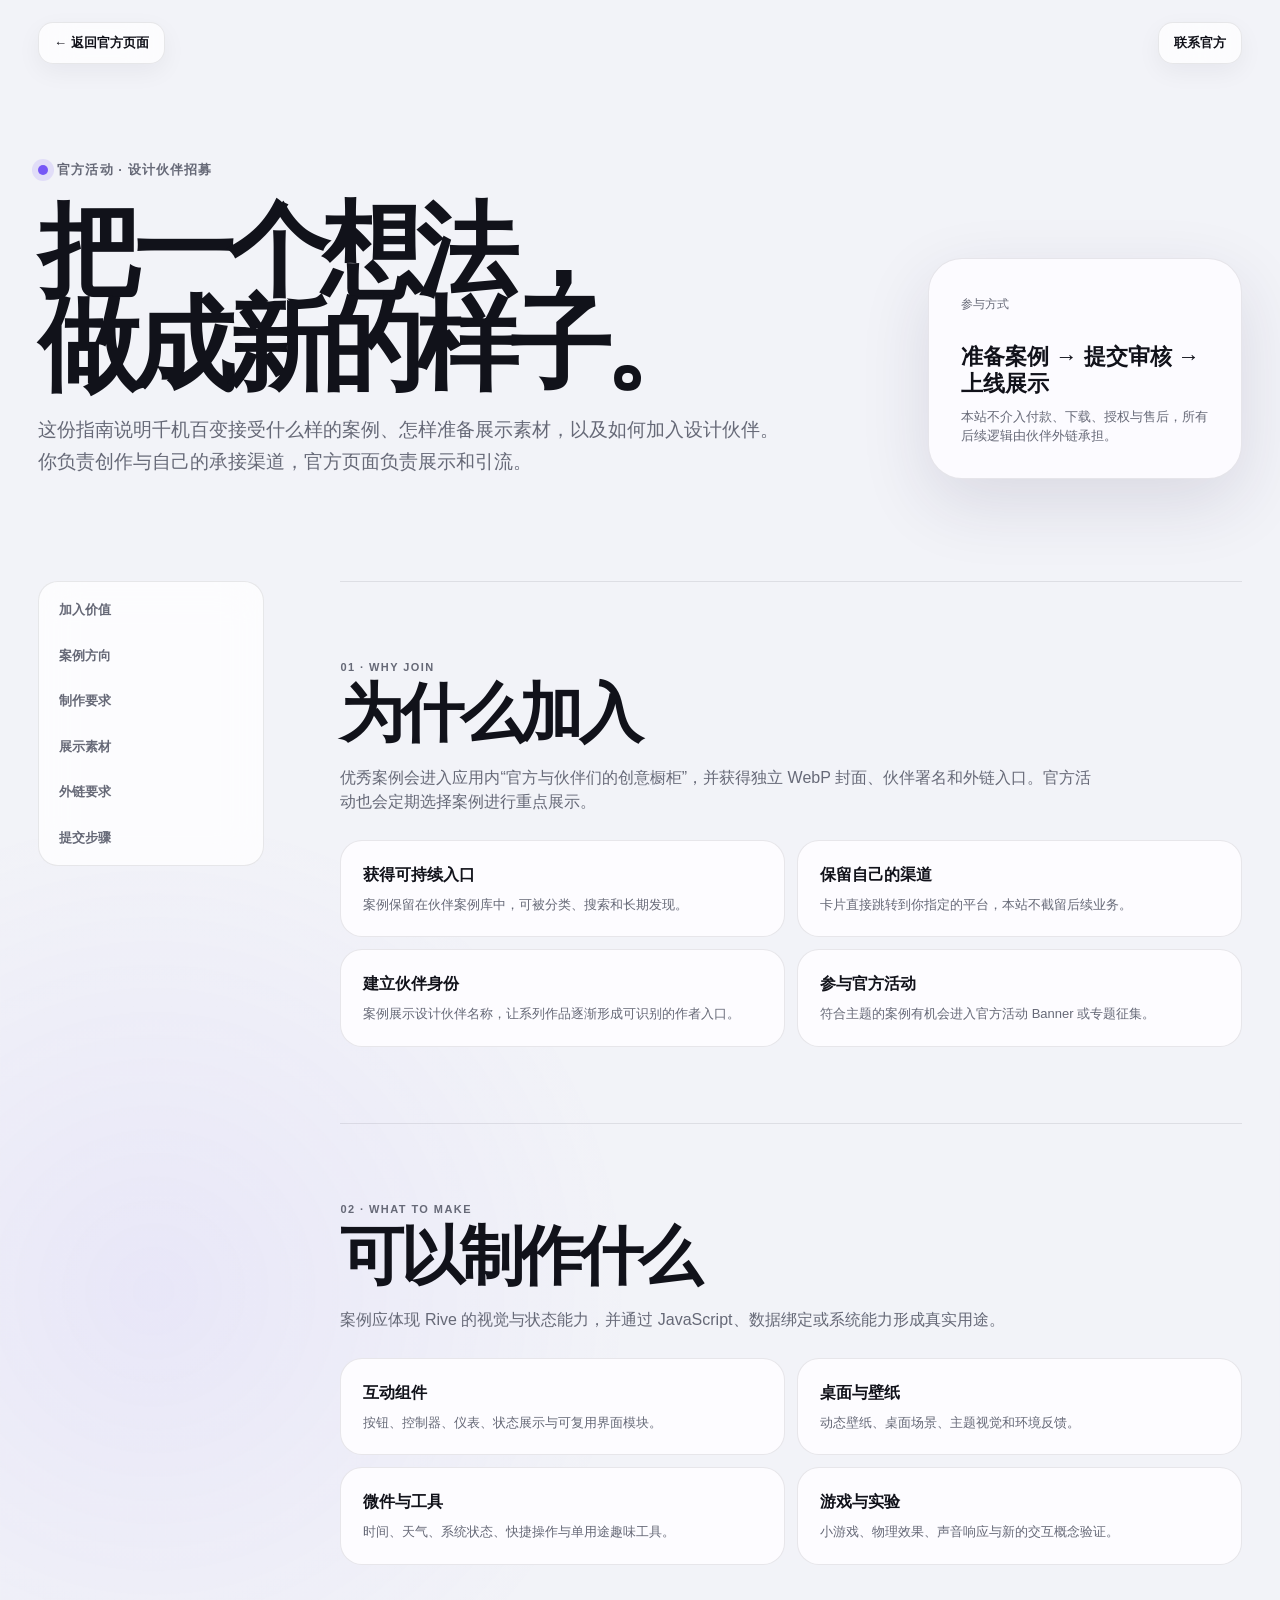
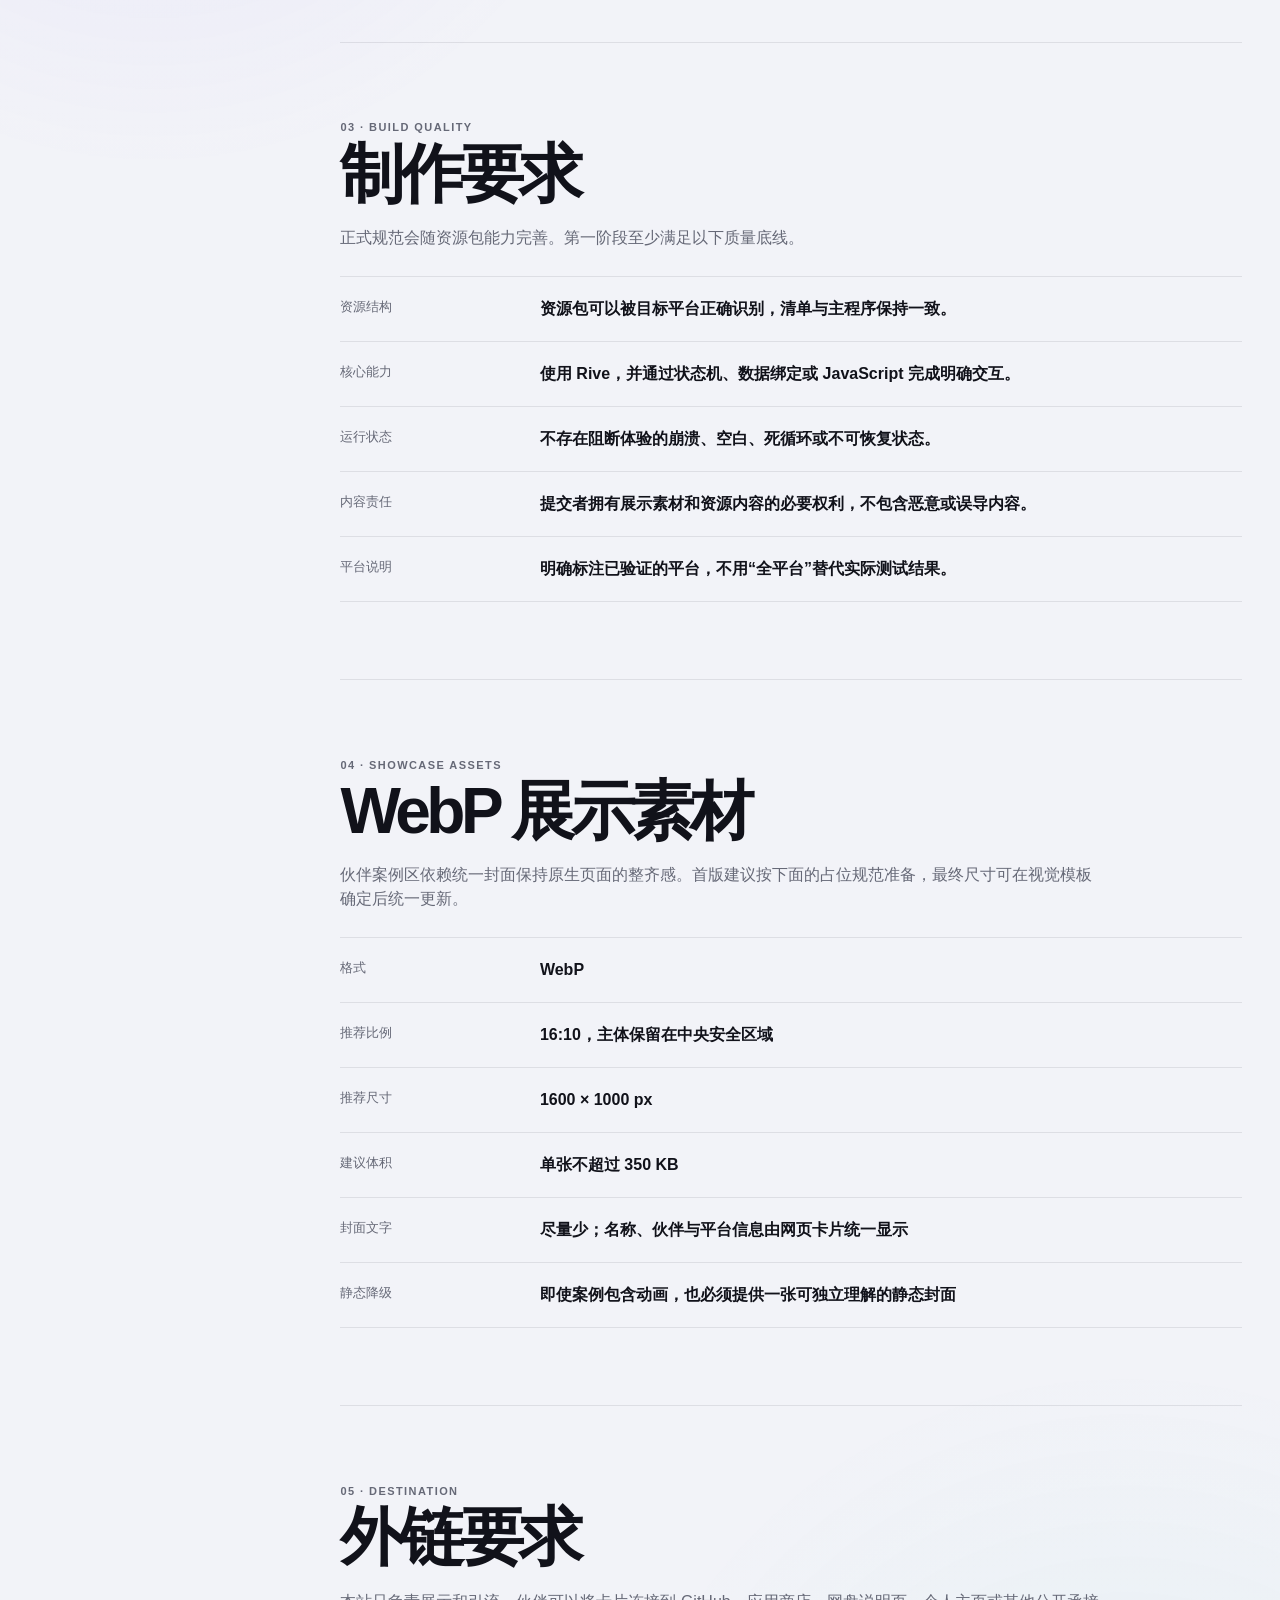
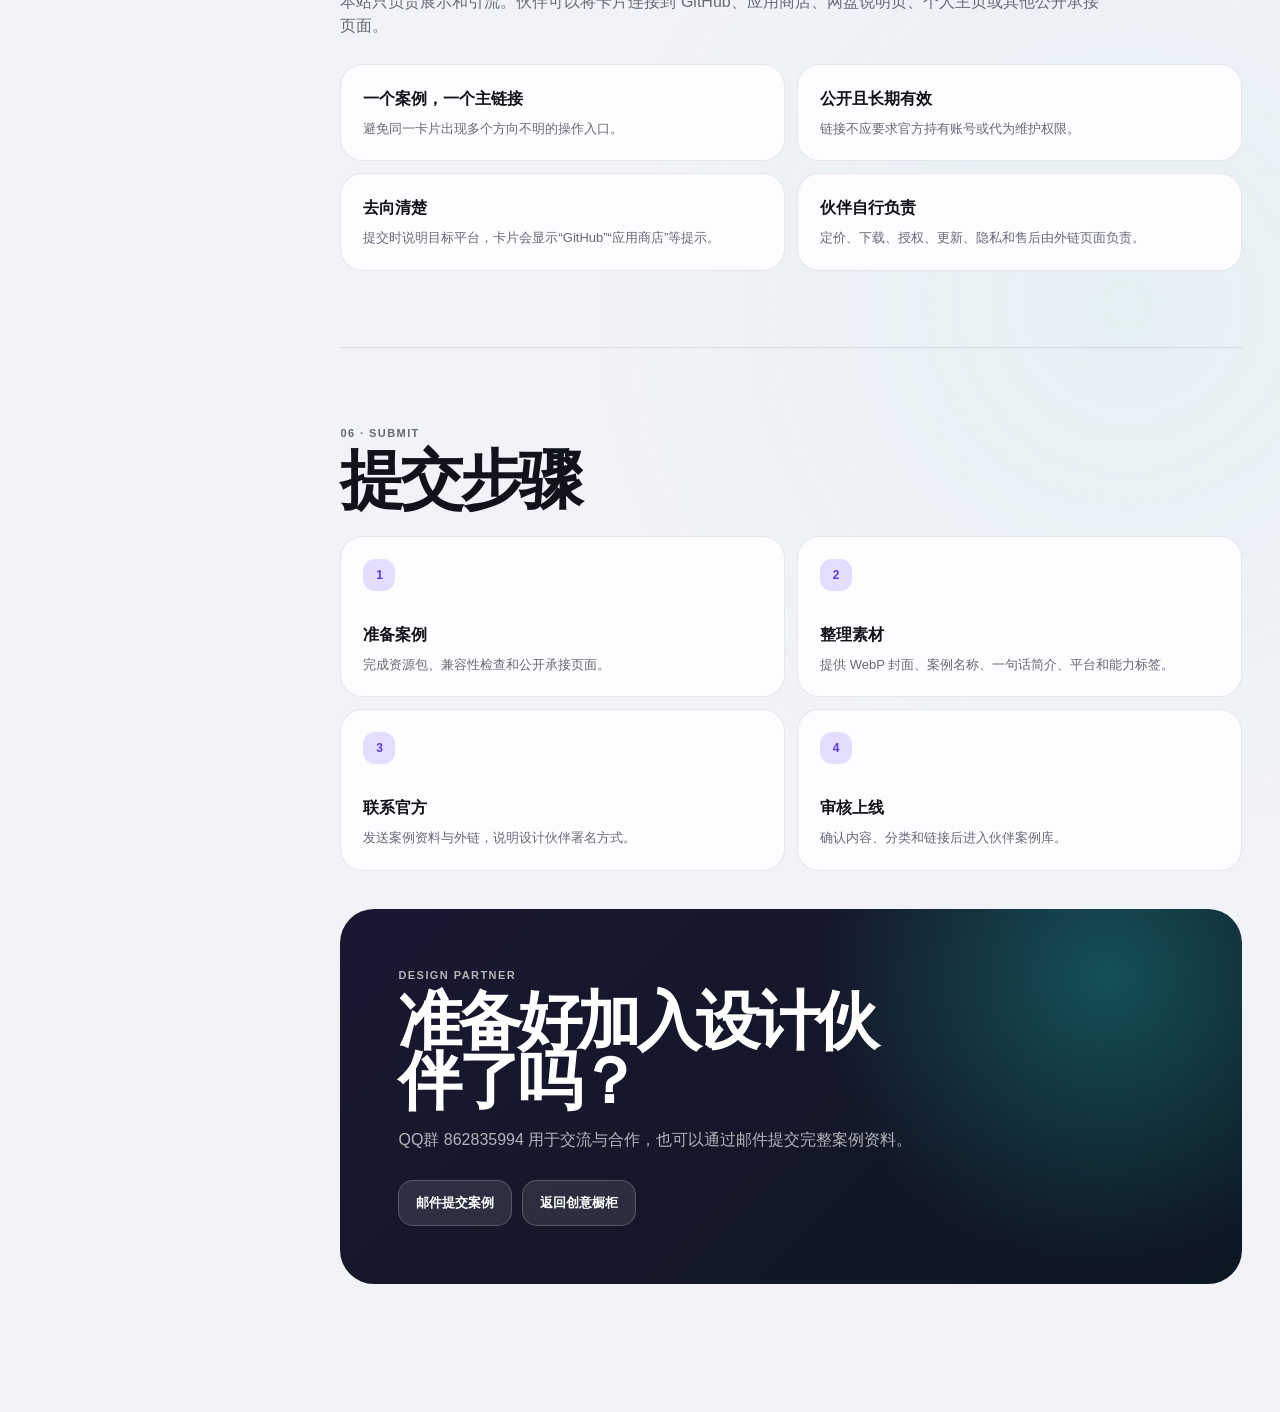
==== commit 4ff9eab8: "Refresh the creative showcase UI" ====
--- a/guide/index.html
+++ b/guide/index.html
@@ -3,8 +3,8 @@
 <head>
   <meta charset="utf-8">
   <meta name="viewport" content="width=device-width, initial-scale=1, viewport-fit=cover">
-  <meta name="theme-color" content="#f2f0ea" media="(prefers-color-scheme: light)">
-  <meta name="theme-color" content="#12110f" media="(prefers-color-scheme: dark)">
+  <meta name="theme-color" content="#f2f3f8" media="(prefers-color-scheme: light)">
+  <meta name="theme-color" content="#090a11" media="(prefers-color-scheme: dark)">
   <meta name="description" content="千机百变设计伙伴制作指南与投稿方式。">
   <meta property="og:type" content="website">
   <meta property="og:title" content="制作指南 · 千机百变">
@@ -17,7 +17,7 @@
   <meta name="twitter:image" content="https://qu-bl.github.io/material-jadepool-site/assets/og-v2.png">
   <link rel="icon" href="../assets/og.png" type="image/png">
   <title>制作指南 · 千机百变</title>
-  <link rel="stylesheet" href="../styles.css?v=2">
+  <link rel="stylesheet" href="../styles.css?v=6">
 </head>
 <body>
   <main class="guide-page">
--- a/styles.css
+++ b/styles.css
@@ -1,37 +1,43 @@
 :root {
   color-scheme: light dark;
-  --page: #f2f0ea;
-  --surface: #fbfaf7;
-  --surface-soft: #e7e3da;
-  --surface-raised: rgba(251, 250, 247, 0.8);
-  --text: #191816;
-  --muted: #68655e;
-  --line: rgba(31, 28, 23, 0.09);
-  --accent: #ef5b40;
-  --accent-strong: #c6422f;
-  --accent-soft: #ffe1d7;
-  --success: #27a66b;
-  --shadow: 0 20px 70px rgba(41, 31, 23, 0.11);
-  --radius-sm: 12px;
-  --radius-md: 20px;
-  --radius-lg: 30px;
-  --page-pad: clamp(18px, 3vw, 44px);
+  --page: #f2f3f8;
+  --surface: #ffffff;
+  --surface-soft: #e8eaf2;
+  --surface-strong: #dfe2ee;
+  --glass: rgba(255, 255, 255, 0.76);
+  --glass-solid: #f7f7fb;
+  --text: #11121a;
+  --muted: #666977;
+  --line: rgba(17, 18, 26, 0.09);
+  --accent: #7657f6;
+  --accent-strong: #5b39d9;
+  --accent-soft: #e4ddff;
+  --cyan: #19bfae;
+  --lime: #9fc72c;
+  --shadow: 0 24px 70px rgba(38, 35, 71, 0.12);
+  --radius-sm: 14px;
+  --radius-md: 22px;
+  --radius-lg: 34px;
+  --page-pad: clamp(16px, 3vw, 42px);
 }
 
 @media (prefers-color-scheme: dark) {
   :root {
-    --page: #12110f;
-    --surface: #1d1b18;
-    --surface-soft: #292621;
-    --surface-raised: rgba(29, 27, 24, 0.84);
-    --text: #f6f1e8;
-    --muted: #aba59a;
-    --line: rgba(255, 255, 255, 0.1);
-    --accent: #ff8169;
-    --accent-strong: #ff9a84;
-    --accent-soft: #44271f;
-    --success: #57d196;
-    --shadow: 0 22px 72px rgba(0, 0, 0, 0.3);
+    --page: #090a11;
+    --surface: #11131c;
+    --surface-soft: #1a1d29;
+    --surface-strong: #242838;
+    --glass: rgba(16, 18, 28, 0.76);
+    --glass-solid: #1a1c27;
+    --text: #f7f7fb;
+    --muted: #a1a4b2;
+    --line: rgba(255, 255, 255, 0.09);
+    --accent: #9a7cff;
+    --accent-strong: #b49cff;
+    --accent-soft: #2f2850;
+    --cyan: #58e1d0;
+    --lime: #d2f56b;
+    --shadow: 0 26px 84px rgba(0, 0, 0, 0.38);
   }
 }
 
@@ -48,7 +54,11 @@
   margin: 0;
   min-width: 320px;
   min-height: 100vh;
-  background: var(--page);
+  overflow-x: hidden;
+  background:
+    radial-gradient(circle at 12% 28%, color-mix(in srgb, var(--accent) 8%, transparent), transparent 30rem),
+    radial-gradient(circle at 88% 76%, color-mix(in srgb, var(--cyan) 6%, transparent), transparent 34rem),
+    var(--page);
   color: var(--text);
   font-family: -apple-system, BlinkMacSystemFont, "SF Pro Display", "SF Pro Text", "PingFang SC", "HarmonyOS Sans SC", "Noto Sans SC", sans-serif;
   line-height: 1.5;
@@ -77,8 +87,32 @@
 a:focus-visible,
 input:focus-visible,
 select:focus-visible {
-  outline: 3px solid color-mix(in srgb, var(--accent) 52%, transparent);
+  outline: 3px solid color-mix(in srgb, var(--accent) 55%, transparent);
   outline-offset: 3px;
+}
+
+h1,
+h2,
+h3,
+p {
+  margin-top: 0;
+}
+
+h1 {
+  max-width: 13ch;
+  margin-bottom: 22px;
+  font-size: clamp(48px, 8vw, 108px);
+  font-weight: 780;
+  letter-spacing: -0.075em;
+  line-height: 0.92;
+}
+
+h2 {
+  margin-bottom: 0;
+  font-size: clamp(42px, 6vw, 86px);
+  font-weight: 780;
+  letter-spacing: -0.07em;
+  line-height: 0.94;
 }
 
 .skip-link {
@@ -87,7 +121,7 @@
   top: 12px;
   left: 12px;
   padding: 10px 14px;
-  border-radius: 10px;
+  border-radius: 12px;
   background: var(--text);
   color: var(--page);
   transform: translateY(-160%);
@@ -101,233 +135,33 @@
 .app-page {
   width: 100%;
   min-height: 100vh;
-  padding: 0 0 max(22px, env(safe-area-inset-bottom));
-  overflow: hidden;
-}
-
-.facts-section,
-.showcase-section,
-.closing-strip {
-  width: 100%;
-  padding-inline: max(var(--page-pad), env(safe-area-inset-left));
-}
-
-.official-intro {
-  display: grid;
-  grid-template-columns: minmax(0, 1.5fr) minmax(220px, 0.5fr);
-  gap: 32px;
-  align-items: end;
-  padding-top: clamp(18px, 3vw, 42px);
-  padding-bottom: clamp(36px, 6vw, 76px);
-}
-
-.official-mark {
-  display: inline-flex;
-  align-items: center;
-  gap: 9px;
-  margin-bottom: 24px;
-  color: var(--muted);
-  font-size: 13px;
-  font-weight: 680;
-  letter-spacing: 0.08em;
-  text-transform: uppercase;
-}
-
-.official-dot {
-  width: 10px;
-  height: 10px;
-  flex: 0 0 auto;
-  border-radius: 999px;
-  background: var(--accent);
-  box-shadow: 0 0 0 5px color-mix(in srgb, var(--accent) 14%, transparent);
-}
-
-h1,
-h2,
-h3,
-p {
-  margin-top: 0;
-}
-
-h1 {
-  max-width: 13ch;
-  margin-bottom: 22px;
-  font-size: clamp(48px, 8vw, 108px);
-  font-weight: 760;
-  letter-spacing: -0.075em;
-  line-height: 0.92;
-}
-
-.intro-text {
-  max-width: 760px;
-  margin-bottom: 0;
-  color: var(--muted);
-  font-size: clamp(16px, 1.5vw, 21px);
-  line-height: 1.68;
-}
-
-.intro-actions {
-  display: flex;
-  flex-direction: column;
-  gap: 10px;
-  justify-self: end;
-  width: min(100%, 280px);
-}
-
-.primary-action,
-.secondary-action,
-.banner-action {
-  display: inline-flex;
-  align-items: center;
-  justify-content: center;
-  min-height: 50px;
-  padding: 0 18px;
-  border-radius: 15px;
-  font-size: 15px;
-  font-weight: 700;
-  text-decoration: none;
-  transition: transform 160ms ease, background-color 160ms ease, opacity 160ms ease;
-}
-
-.primary-action {
-  background: var(--text);
-  color: var(--page);
-}
-
-.secondary-action {
-  border: 1px solid var(--line);
-  background: var(--surface-raised);
-  backdrop-filter: blur(18px);
-}
-
-.primary-action:hover,
-.secondary-action:hover,
-.banner-action:hover {
-  transform: translateY(-2px);
-}
-
-.primary-action:active,
-.secondary-action:active,
-.banner-action:active,
-.case-card:active {
-  transform: scale(0.985);
-}
-
+  padding-bottom: max(24px, env(safe-area-inset-bottom));
+}
+
+/* 顶部官方活动 */
 .activity-section {
   width: 100%;
-  padding: 0 0 clamp(48px, 7vw, 96px);
-}
-
-.section-heading,
-.showcase-header {
-  display: flex;
-  align-items: end;
-  justify-content: space-between;
-  gap: 20px;
-  margin-bottom: 18px;
-}
-
-.section-kicker {
-  margin-bottom: 5px;
-  color: var(--accent-strong);
-  font-size: 11px;
-  font-weight: 780;
-  letter-spacing: 0.14em;
-  text-transform: uppercase;
-}
-
-h2 {
-  margin-bottom: 0;
-  font-size: clamp(29px, 3.4vw, 48px);
-  letter-spacing: -0.055em;
-  line-height: 1;
-}
-
-.carousel-controls {
-  display: flex;
-  gap: 8px;
-}
-
-.icon-button {
-  display: grid;
-  place-items: center;
-  width: 40px;
-  height: 40px;
-  border: 1px solid rgba(255, 255, 255, 0.22);
-  border-radius: 50%;
-  background: rgba(13, 12, 20, 0.24);
-  color: #fff;
-  cursor: pointer;
-  backdrop-filter: blur(20px) saturate(135%);
-  transition: transform 150ms ease, background-color 150ms ease;
-}
-
-.icon-button:hover {
-  background: rgba(255, 255, 255, 0.18);
-  transform: scale(1.04);
 }
 
 .activity-carousel {
   position: relative;
   overflow: hidden;
-  border-radius: 0 0 clamp(34px, 5vw, 72px) clamp(34px, 5vw, 72px);
+  border-radius: 0 0 clamp(28px, 4vw, 56px) clamp(28px, 4vw, 56px);
   background: #070812;
-  box-shadow: 0 30px 90px rgba(24, 18, 11, 0.18);
+  box-shadow: 0 28px 88px rgba(4, 5, 14, 0.28);
   touch-action: pan-y;
-}
-
-.activity-topbar {
-  position: absolute;
-  z-index: 8;
-  top: 0;
-  left: 0;
-  right: 0;
-  display: flex;
-  align-items: center;
-  justify-content: space-between;
-  gap: 20px;
-  padding: max(20px, env(safe-area-inset-top)) max(var(--page-pad), env(safe-area-inset-right)) 18px max(var(--page-pad), env(safe-area-inset-left));
-}
-
-.banner-brand {
-  display: inline-flex;
-  align-items: center;
-  gap: 9px;
-  color: #fff;
-  text-decoration: none;
-  font-size: 14px;
-  font-weight: 760;
-  letter-spacing: -0.01em;
-}
-
-.banner-brand .official-dot {
-  width: 8px;
-  height: 8px;
-  background: #ff765e;
-  box-shadow: 0 0 0 5px rgba(255, 118, 94, 0.17);
-}
-
-.banner-brand small {
-  padding: 4px 7px;
-  border: 1px solid rgba(255, 255, 255, 0.2);
-  border-radius: 999px;
-  background: rgba(255, 255, 255, 0.1);
-  color: rgba(255, 255, 255, 0.72);
-  font-size: 10px;
-  font-weight: 700;
-  backdrop-filter: blur(16px);
 }
 
 .activity-track {
   display: flex;
-  transition: transform 620ms cubic-bezier(0.22, 1, 0.36, 1);
+  transition: transform 680ms cubic-bezier(0.2, 0.8, 0.2, 1);
   will-change: transform;
 }
 
 .activity-slide {
   position: relative;
   min-width: 100%;
-  min-height: clamp(560px, 68svh, 760px);
+  min-height: clamp(560px, 72svh, 840px);
   overflow: hidden;
   isolation: isolate;
 }
@@ -340,6 +174,12 @@
   height: 100%;
   object-fit: cover;
   object-position: center;
+  transform: scale(1.01);
+  transition: transform 8s cubic-bezier(0.2, 0.6, 0.2, 1);
+}
+
+.activity-slide[aria-hidden="false"] .activity-cover {
+  transform: scale(1.055);
 }
 
 .activity-scrim {
@@ -347,59 +187,65 @@
   inset: 0;
   z-index: -2;
   background:
-    linear-gradient(90deg, rgba(6, 7, 15, 0.94) 0%, rgba(6, 7, 15, 0.78) 34%, rgba(6, 7, 15, 0.2) 72%, rgba(6, 7, 15, 0.05) 100%),
-    linear-gradient(0deg, rgba(6, 7, 15, 0.52) 0%, transparent 44%);
+    linear-gradient(90deg, rgba(5, 6, 15, 0.94) 0%, rgba(5, 6, 15, 0.76) 36%, rgba(5, 6, 15, 0.2) 72%, rgba(5, 6, 15, 0.08) 100%),
+    linear-gradient(0deg, rgba(5, 6, 15, 0.58) 0%, transparent 52%);
 }
 
 .activity-content {
   display: flex;
   min-height: inherit;
-  max-width: 830px;
+  max-width: 920px;
   flex-direction: column;
   align-items: flex-start;
   justify-content: flex-end;
-  padding: clamp(150px, 19vh, 210px) max(var(--page-pad), env(safe-area-inset-right)) clamp(62px, 8vw, 100px) max(var(--page-pad), env(safe-area-inset-left));
+  padding: clamp(80px, 12vh, 128px) max(var(--page-pad), env(safe-area-inset-right)) clamp(66px, 8vw, 104px) max(var(--page-pad), env(safe-area-inset-left));
   color: #fff;
 }
 
-.activity-badge {
-  display: inline-flex;
+.activity-content h3 {
+  max-width: 10ch;
   margin-bottom: 18px;
-  padding: 7px 12px;
-  border: 1px solid rgba(255, 255, 255, 0.26);
-  border-radius: 999px;
-  background: rgba(255, 255, 255, 0.1);
-  font-size: 12px;
-  font-weight: 730;
-  backdrop-filter: blur(14px);
-}
-
-.activity-content h3 {
-  max-width: 11ch;
-  margin-bottom: 18px;
-  font-size: clamp(48px, 7.4vw, 104px);
-  font-weight: 780;
-  letter-spacing: -0.075em;
-  line-height: 0.92;
+  font-size: clamp(52px, 7.8vw, 112px);
+  font-weight: 800;
+  letter-spacing: -0.078em;
+  line-height: 0.89;
   white-space: pre-line;
 }
 
 .activity-content p {
   max-width: 620px;
   margin-bottom: 28px;
-  color: rgba(255, 255, 255, 0.74);
-  font-size: clamp(15px, 1.55vw, 20px);
-  line-height: 1.65;
+  color: rgba(255, 255, 255, 0.72);
+  font-size: clamp(15px, 1.45vw, 20px);
+  line-height: 1.62;
 }
 
 .banner-action {
-  gap: 22px;
-  min-height: 50px;
-  padding-inline: 19px;
+  display: inline-flex;
+  align-items: center;
+  justify-content: center;
+  gap: 24px;
+  min-height: 52px;
+  padding: 0 20px;
   border: 0;
+  border-radius: 18px;
   background: #fff;
-  color: #17151b;
-  box-shadow: 0 12px 40px rgba(0, 0, 0, 0.16);
+  color: #15151d;
+  box-shadow: 0 14px 40px rgba(0, 0, 0, 0.2);
+  font-size: 14px;
+  font-weight: 760;
+  text-decoration: none;
+  transition: transform 180ms ease, box-shadow 180ms ease;
+}
+
+.banner-action:hover {
+  box-shadow: 0 18px 48px rgba(0, 0, 0, 0.26);
+  transform: translateY(-3px);
+}
+
+.banner-action:active,
+.case-card:active {
+  transform: scale(0.985);
 }
 
 .banner-action b {
@@ -409,7 +255,7 @@
 .activity-dots {
   position: absolute;
   right: max(var(--page-pad), env(safe-area-inset-right));
-  bottom: clamp(30px, 5vw, 58px);
+  bottom: clamp(32px, 5vw, 62px);
   z-index: 4;
   display: flex;
   gap: 7px;
@@ -421,133 +267,102 @@
   padding: 0;
   border: 0;
   border-radius: 99px;
-  background: rgba(255, 255, 255, 0.44);
+  background: rgba(255, 255, 255, 0.42);
   cursor: pointer;
-  transition: width 180ms ease, background-color 180ms ease;
+  transition: width 200ms ease, background-color 200ms ease;
 }
 
 .activity-dot[aria-current="true"] {
-  width: 26px;
+  width: 28px;
   background: #fff;
 }
 
-.facts-section {
-  padding-top: 2px;
-  padding-bottom: clamp(46px, 7vw, 90px);
-}
-
-.facts-grid {
-  display: grid;
-  grid-template-columns: repeat(4, minmax(0, 1fr));
-  gap: 12px;
-}
-
-.fact-card {
-  min-height: 190px;
-  padding: 22px;
-  border: 1px solid var(--line);
-  border-radius: var(--radius-md);
-  background: var(--surface);
-}
-
-.fact-card--contact {
-  background: var(--accent-soft);
-}
-
-.fact-label {
-  display: block;
-  margin-bottom: 42px;
-  color: var(--muted);
-  font-size: 12px;
-  font-weight: 720;
-}
-
-.fact-card strong {
-  display: block;
-  margin-bottom: 8px;
-  font-size: 19px;
-  letter-spacing: -0.025em;
-}
-
-.fact-card p {
-  margin-bottom: 0;
-  color: var(--muted);
-  font-size: 13px;
-}
-
+/* 创意橱柜 */
 .showcase-section {
-  padding-top: clamp(48px, 7vw, 88px);
-  padding-bottom: clamp(56px, 8vw, 110px);
-  border-radius: clamp(34px, 5vw, 68px) clamp(34px, 5vw, 68px) 0 0;
-  background: var(--surface);
+  position: relative;
+  width: 100%;
+  padding: clamp(64px, 9vw, 128px) max(var(--page-pad), env(safe-area-inset-right)) clamp(70px, 9vw, 130px) max(var(--page-pad), env(safe-area-inset-left));
+  overflow: clip;
+}
+
+.showcase-section::before {
+  position: absolute;
+  inset: 0;
+  z-index: -1;
+  background:
+    radial-gradient(circle at 18% 6%, color-mix(in srgb, var(--accent) 12%, transparent), transparent 32rem),
+    radial-gradient(circle at 86% 48%, color-mix(in srgb, var(--cyan) 8%, transparent), transparent 34rem);
+  content: "";
+  pointer-events: none;
 }
 
 .showcase-header {
-  align-items: end;
-  margin-bottom: 32px;
-}
-
-.section-description {
-  max-width: 680px;
-  margin: 16px 0 0;
-  color: var(--muted);
-  font-size: 15px;
-  line-height: 1.7;
+  display: flex;
+  flex-direction: column;
+  align-items: center;
+  gap: clamp(24px, 4vw, 42px);
+  margin: 0 auto clamp(30px, 5vw, 58px);
+  text-align: center;
+}
+
+.showcase-header h2 {
+  max-width: 12ch;
+  text-wrap: balance;
 }
 
 .search-wrap {
-  position: relative;
-  width: min(100%, 360px);
-  flex: 0 0 auto;
+  width: min(100%, 720px);
 }
 
 .search-wrap input {
   width: 100%;
-  height: 50px;
-  padding: 0 16px 0 43px;
-  border: 0;
-  border-radius: 16px;
-  background: var(--page);
+  height: 58px;
+  padding: 0 24px;
+  border: 1px solid var(--line);
+  border-radius: 20px;
+  background: var(--glass);
   color: var(--text);
   outline: none;
-  box-shadow: inset 0 0 0 1px var(--line);
+  box-shadow: 0 14px 42px rgba(25, 23, 50, 0.07);
+  text-align: center;
+  backdrop-filter: blur(24px) saturate(150%);
+  -webkit-backdrop-filter: blur(24px) saturate(150%);
+  transition: border-color 180ms ease, box-shadow 180ms ease, transform 180ms ease;
+}
+
+.search-wrap input::placeholder {
+  color: color-mix(in srgb, var(--muted) 75%, transparent);
 }
 
 .search-wrap input:focus {
-  border-color: var(--accent);
-  box-shadow: 0 0 0 3px color-mix(in srgb, var(--accent) 13%, transparent);
-}
-
-.search-icon {
-  position: absolute;
-  top: 50%;
-  left: 16px;
-  color: var(--muted);
-  font-size: 23px;
-  transform: translateY(-53%);
-  pointer-events: none;
+  border-color: color-mix(in srgb, var(--accent) 54%, transparent);
+  box-shadow: 0 0 0 5px color-mix(in srgb, var(--accent) 13%, transparent), 0 18px 48px rgba(25, 23, 50, 0.11);
+  transform: translateY(-1px);
 }
 
 .showcase-toolbar {
   position: sticky;
-  top: 0;
+  top: 10px;
   z-index: 12;
   display: flex;
   align-items: center;
   justify-content: space-between;
-  flex-wrap: wrap;
-  gap: 16px;
-  margin-inline: calc(var(--page-pad) * -1);
-  padding: 12px max(var(--page-pad), env(safe-area-inset-right)) 12px max(var(--page-pad), env(safe-area-inset-left));
-  border-block: 1px solid transparent;
-  background: color-mix(in srgb, var(--surface) 86%, transparent);
-  backdrop-filter: blur(22px) saturate(150%);
+  gap: 14px;
+  width: 100%;
+  margin-bottom: clamp(20px, 3vw, 34px);
+  padding: 10px;
+  border: 1px solid var(--line);
+  border-radius: 24px;
+  background: var(--glass);
+  box-shadow: 0 16px 48px rgba(11, 11, 24, 0.08);
+  backdrop-filter: blur(26px) saturate(160%);
+  -webkit-backdrop-filter: blur(26px) saturate(160%);
 }
 
 .category-tabs {
   display: flex;
-  flex: 1 1 520px;
-  gap: 8px;
+  flex: 1 1 auto;
+  gap: 6px;
   min-width: 0;
   overflow-x: auto;
   scrollbar-width: none;
@@ -559,64 +374,73 @@
 
 .category-button {
   flex: 0 0 auto;
-  min-height: 40px;
-  padding: 0 15px;
-  border: 1px solid var(--line);
-  border-radius: 999px;
+  min-height: 42px;
+  padding: 0 16px;
+  border: 0;
+  border-radius: 15px;
   background: transparent;
   color: var(--muted);
   cursor: pointer;
   font-size: 13px;
-  font-weight: 680;
+  font-weight: 700;
+  transition: color 160ms ease, background-color 160ms ease, transform 160ms ease;
+}
+
+.category-button:hover {
+  background: color-mix(in srgb, var(--surface-soft) 72%, transparent);
+  color: var(--text);
 }
 
 .category-button[aria-pressed="true"] {
-  border-color: var(--text);
-  background: var(--text);
-  color: var(--surface);
+  background: var(--accent);
+  color: #fff;
+  box-shadow: 0 8px 22px color-mix(in srgb, var(--accent) 28%, transparent);
+}
+
+.category-button:active,
+.platform-button:active {
+  transform: scale(0.94);
 }
 
 .platform-buttons {
   display: flex;
   flex: 0 0 auto;
-  gap: 6px;
-  padding: 4px;
-  border: 1px solid var(--line);
-  border-radius: 999px;
-  background: var(--page);
+  gap: 4px;
+  padding: 3px;
+  border-radius: 18px;
+  background: color-mix(in srgb, var(--surface-soft) 72%, transparent);
 }
 
 .platform-button {
-  --icon-cutout: var(--page);
+  --icon-cutout: var(--surface-strong);
   display: grid;
-  place-items: center;
-  width: 36px;
-  height: 36px;
+  width: 38px;
+  height: 38px;
   padding: 0;
   border: 0;
-  border-radius: 50%;
+  border-radius: 14px;
+  place-items: center;
   background: transparent;
   color: var(--muted);
   cursor: pointer;
-  transition: transform 150ms ease, background-color 150ms ease, color 150ms ease;
+  transition: transform 160ms ease, background-color 160ms ease, color 160ms ease;
 }
 
 .platform-button:hover {
   color: var(--text);
-  transform: translateY(-1px);
 }
 
 .platform-button[aria-pressed="true"] {
   --icon-cutout: var(--text);
   background: var(--text);
-  color: var(--surface);
-  box-shadow: 0 6px 16px rgba(22, 20, 17, 0.14);
+  color: var(--page);
+  box-shadow: 0 7px 18px rgba(14, 14, 24, 0.18);
 }
 
 .platform-icon {
   display: inline-grid;
-  width: 19px;
-  height: 19px;
+  width: 18px;
+  height: 18px;
   place-items: center;
 }
 
@@ -627,97 +451,82 @@
   fill: currentColor;
 }
 
-.results-meta {
-  display: flex;
-  justify-content: space-between;
-  gap: 16px;
-  padding: 26px 0 16px;
-  color: var(--muted);
-  font-size: 12px;
-}
-
-.results-meta p {
-  margin: 0;
-}
-
 .case-grid {
   display: grid;
-  grid-template-columns: repeat(auto-fill, minmax(min(100%, 280px), 1fr));
-  gap: clamp(14px, 1.7vw, 24px);
+  grid-template-columns: repeat(2, minmax(0, 1fr));
+  grid-auto-flow: dense;
+  gap: clamp(12px, 1.7vw, 24px);
 }
 
 .case-card {
+  position: relative;
   min-width: 0;
-  padding: 9px;
+  padding: 8px 8px 20px;
   overflow: hidden;
-  border: 0;
-  border-radius: 28px;
-  background: var(--page);
+  border: 1px solid var(--line);
+  border-radius: clamp(22px, 2.4vw, 34px);
+  background: color-mix(in srgb, var(--surface) 91%, var(--accent-soft));
   color: var(--text);
+  box-shadow: 0 4px 18px rgba(30, 28, 58, 0.035);
   text-decoration: none;
-  box-shadow: inset 0 0 0 1px var(--line), 0 3px 14px rgba(37, 31, 23, 0.035);
-  transition: transform 260ms cubic-bezier(0.22, 1, 0.36, 1), box-shadow 260ms ease, background-color 260ms ease;
+  animation: card-in 520ms cubic-bezier(0.2, 0.8, 0.2, 1) both;
+  animation-delay: calc(var(--card-index, 0) * 45ms);
+  transition: transform 280ms cubic-bezier(0.2, 0.8, 0.2, 1), box-shadow 280ms ease, border-color 280ms ease;
 }
 
 .case-card:hover {
-  background: color-mix(in srgb, var(--page) 88%, var(--accent-soft));
-  box-shadow: inset 0 0 0 1px color-mix(in srgb, var(--accent) 26%, var(--line)), 0 22px 52px rgba(50, 37, 25, 0.12);
+  border-color: color-mix(in srgb, var(--accent) 30%, var(--line));
+  box-shadow: var(--shadow);
   transform: translateY(-7px);
+}
+
+.case-card[data-layout="hero"],
+.case-card[data-layout="support"] {
+  grid-column: 1 / -1;
 }
 
 .case-media {
   position: relative;
-  aspect-ratio: 16 / 11;
+  aspect-ratio: 1 / 1;
   overflow: hidden;
-  border-radius: 20px;
+  border-radius: clamp(18px, 2vw, 27px);
   background: var(--surface-soft);
+}
+
+.case-card[data-layout="hero"] .case-media,
+.case-card[data-layout="support"] .case-media {
+  aspect-ratio: 16 / 10;
+}
+
+.case-media::after {
+  position: absolute;
+  inset: 0;
+  background: linear-gradient(180deg, rgba(5, 6, 14, 0.05), transparent 42%, rgba(5, 6, 14, 0.14));
+  content: "";
+  pointer-events: none;
 }
 
 .case-media img {
   width: 100%;
   height: 100%;
   object-fit: cover;
-  transition: transform 500ms cubic-bezier(0.22, 1, 0.36, 1);
+  transition: transform 620ms cubic-bezier(0.2, 0.8, 0.2, 1), filter 280ms ease;
 }
 
 .case-card:hover .case-media img {
+  filter: saturate(1.08) contrast(1.02);
   transform: scale(1.045);
 }
 
-.case-featured,
-.case-destination {
-  position: absolute;
-  top: 13px;
-  padding: 6px 10px;
-  border: 1px solid rgba(255, 255, 255, 0.2);
-  border-radius: 999px;
-  background: rgba(15, 13, 22, 0.62);
-  color: #fff;
-  font-size: 10px;
-  font-weight: 720;
-  backdrop-filter: blur(12px);
-}
-
-.case-featured {
-  left: 13px;
-  border-color: rgba(255, 255, 255, 0.5);
-  background: rgba(255, 114, 84, 0.9);
-}
-
-.case-destination {
-  right: 13px;
-}
-
 .case-body {
-  padding: 17px 11px 10px;
+  padding: clamp(14px, 1.7vw, 22px) clamp(6px, 1vw, 12px) 0;
 }
 
 .case-eyebrow {
   display: flex;
   align-items: center;
-  justify-content: space-between;
-  gap: 10px;
-  margin-bottom: 10px;
+  min-height: 18px;
+  margin-bottom: 9px;
   color: var(--muted);
   font-size: 11px;
 }
@@ -733,83 +542,84 @@
   color: var(--accent-strong);
 }
 
-.case-category {
-  flex: 0 0 auto;
-  padding: 4px 7px;
-  border-radius: 999px;
-  background: color-mix(in srgb, var(--surface-soft) 72%, transparent);
-}
-
 .case-body > h3 {
-  margin-bottom: 9px;
-  font-size: clamp(20px, 1.8vw, 26px);
-  letter-spacing: -0.035em;
+  margin-bottom: 8px;
+  font-size: clamp(17px, 1.7vw, 25px);
+  font-weight: 760;
+  letter-spacing: -0.04em;
   line-height: 1.12;
+}
+
+.case-card[data-layout="hero"] .case-body > h3,
+.case-card[data-layout="support"] .case-body > h3 {
+  font-size: clamp(24px, 2.7vw, 42px);
 }
 
 .case-summary {
   display: -webkit-box;
-  min-height: 44px;
-  margin-bottom: 20px;
+  margin-bottom: 0;
   overflow: hidden;
   color: var(--muted);
-  font-size: 13px;
-  line-height: 1.6;
+  font-size: clamp(12px, 1.1vw, 14px);
+  line-height: 1.55;
   -webkit-box-orient: vertical;
   -webkit-line-clamp: 2;
 }
 
-.case-footer {
+.case-platforms {
+  position: absolute;
+  top: 18px;
+  left: 18px;
+  z-index: 2;
   display: flex;
-  align-items: center;
-  justify-content: space-between;
-  gap: 12px;
-  padding-top: 14px;
-  border-top: 1px solid var(--line);
-  color: var(--muted);
-  font-size: 11px;
-}
-
-.case-platforms {
-  display: flex;
-  align-items: center;
-  gap: 6px;
+  gap: 5px;
 }
 
 .platform-icon--case {
-  --icon-cutout: var(--surface-soft);
-  width: 28px;
-  height: 28px;
-  padding: 6px;
-  border: 1px solid var(--line);
-  border-radius: 50%;
-  background: var(--surface-soft);
-  color: var(--text);
+  --icon-cutout: rgba(18, 19, 29, 0.82);
+  width: 30px;
+  height: 30px;
+  padding: 7px;
+  border: 1px solid rgba(255, 255, 255, 0.2);
+  border-radius: 12px;
+  background: rgba(15, 16, 25, 0.62);
+  color: #fff;
+  box-shadow: 0 8px 24px rgba(0, 0, 0, 0.16);
+  backdrop-filter: blur(14px) saturate(140%);
+  -webkit-backdrop-filter: blur(14px) saturate(140%);
 }
 
 .case-open {
-  display: inline-flex;
-  align-items: center;
-  gap: 8px;
-  color: var(--text);
-  font-weight: 720;
-}
-
-.case-open b {
+  position: absolute;
+  top: 18px;
+  right: 18px;
+  z-index: 2;
   display: grid;
+  width: 36px;
+  height: 36px;
+  border: 1px solid rgba(255, 255, 255, 0.24);
+  border-radius: 14px;
   place-items: center;
-  width: 26px;
-  height: 26px;
-  border-radius: 50%;
-  background: var(--text);
-  color: var(--surface);
-  font-size: 12px;
+  background: rgba(15, 16, 25, 0.66);
+  color: #fff;
+  box-shadow: 0 8px 24px rgba(0, 0, 0, 0.16);
+  font-size: 15px;
+  backdrop-filter: blur(14px) saturate(140%);
+  -webkit-backdrop-filter: blur(14px) saturate(140%);
+  transition: transform 220ms ease, background-color 220ms ease;
+}
+
+.case-card:hover .case-open {
+  background: var(--accent);
+  transform: translate(2px, -2px);
 }
 
 .empty-state {
-  padding: 80px 20px;
+  margin-top: 22px;
+  padding: 90px 20px;
   border: 1px dashed var(--line);
-  border-radius: var(--radius-md);
+  border-radius: var(--radius-lg);
+  background: color-mix(in srgb, var(--surface) 74%, transparent);
   color: var(--muted);
   text-align: center;
 }
@@ -823,36 +633,6 @@
 
 .empty-state p {
   margin-bottom: 0;
-}
-
-.closing-strip {
-  display: flex;
-  align-items: center;
-  justify-content: space-between;
-  gap: 24px;
-  padding-top: 24px;
-  padding-bottom: 10px;
-  color: var(--muted);
-  font-size: 13px;
-}
-
-.closing-strip > div,
-.closing-links {
-  display: flex;
-  align-items: center;
-  gap: 16px;
-}
-
-.closing-strip strong {
-  color: var(--text);
-}
-
-.closing-links a {
-  text-decoration: none;
-}
-
-.closing-links a:hover {
-  color: var(--text);
 }
 
 .sr-only {
@@ -867,19 +647,81 @@
   border: 0 !important;
 }
 
-@media (min-width: 900px) {
-  .case-card[data-featured="true"] {
+@keyframes card-in {
+  from {
+    opacity: 0;
+    transform: translateY(16px) scale(0.985);
+  }
+  to {
+    opacity: 1;
+    transform: translateY(0) scale(1);
+  }
+}
+
+@media (min-width: 720px) {
+  .case-grid {
+    grid-template-columns: repeat(6, minmax(0, 1fr));
+  }
+
+  .case-card[data-layout="hero"],
+  .case-card[data-layout="support"],
+  .case-card[data-layout="wide"] {
+    grid-column: span 3;
+  }
+
+  .case-card[data-layout="standard"] {
     grid-column: span 2;
   }
 
-  .case-card[data-featured="true"] .case-media {
-    aspect-ratio: 2 / 1;
+  .case-card[data-layout="hero"] .case-media,
+  .case-card[data-layout="wide"] .case-media {
+    aspect-ratio: 16 / 10;
+  }
+
+  .case-card[data-layout="support"] .case-media,
+  .case-card[data-layout="standard"] .case-media {
+    aspect-ratio: 4 / 3;
+  }
+}
+
+@media (min-width: 1120px) {
+  .case-grid {
+    grid-template-columns: repeat(12, minmax(0, 1fr));
+  }
+
+  .case-card[data-layout="hero"] {
+    grid-column: span 7;
+  }
+
+  .case-card[data-layout="support"] {
+    grid-column: span 5;
+  }
+
+  .case-card[data-layout="standard"] {
+    grid-column: span 3;
+  }
+
+  .case-card[data-layout="wide"] {
+    grid-column: span 6;
+  }
+
+  .case-card[data-layout="hero"] .case-media {
+    aspect-ratio: 16 / 9;
+  }
+
+  .case-card[data-layout="support"] .case-media {
+    aspect-ratio: 5 / 4;
+  }
+
+  .case-card[data-layout="wide"] .case-media {
+    aspect-ratio: 16 / 9;
   }
 }
 
 /* 制作指南 */
 .guide-page {
-  padding-bottom: max(46px, env(safe-area-inset-bottom));
+  min-height: 100vh;
+  padding: max(12px, env(safe-area-inset-top)) 0 max(52px, env(safe-area-inset-bottom));
 }
 
 .guide-topbar {
@@ -887,40 +729,68 @@
   align-items: center;
   justify-content: space-between;
   gap: 16px;
-  padding: 10px max(var(--page-pad), env(safe-area-inset-left)) 28px;
+  padding: 10px max(var(--page-pad), env(safe-area-inset-left)) 30px;
 }
 
 .guide-back,
 .guide-contact {
   display: inline-flex;
   align-items: center;
-  min-height: 40px;
-  padding: 0 13px;
+  min-height: 42px;
+  padding: 0 15px;
   border: 1px solid var(--line);
-  border-radius: 999px;
-  background: var(--surface);
+  border-radius: 15px;
+  background: var(--glass);
+  box-shadow: 0 8px 24px rgba(20, 19, 42, 0.05);
   text-decoration: none;
   font-size: 13px;
-  font-weight: 680;
+  font-weight: 700;
+  backdrop-filter: blur(18px);
+  -webkit-backdrop-filter: blur(18px);
 }
 
 .guide-hero {
   display: grid;
-  grid-template-columns: minmax(0, 1.5fr) minmax(260px, 0.5fr);
-  gap: 30px;
+  grid-template-columns: minmax(0, 1.45fr) minmax(260px, 0.55fr);
+  gap: clamp(28px, 5vw, 74px);
   align-items: end;
-  padding: 36px max(var(--page-pad), env(safe-area-inset-left)) 68px;
-}
-
-.guide-hero h1 {
-  max-width: 12ch;
+  padding: clamp(32px, 5vw, 72px) max(var(--page-pad), env(safe-area-inset-left)) clamp(58px, 8vw, 110px);
+}
+
+.official-mark {
+  display: inline-flex;
+  align-items: center;
+  gap: 9px;
+  margin-bottom: 24px;
+  color: var(--muted);
+  font-size: 13px;
+  font-weight: 720;
+  letter-spacing: 0.08em;
+}
+
+.official-dot {
+  width: 10px;
+  height: 10px;
+  flex: 0 0 auto;
+  border-radius: 999px;
+  background: var(--accent);
+  box-shadow: 0 0 0 6px color-mix(in srgb, var(--accent) 14%, transparent);
+}
+
+.intro-text {
+  max-width: 760px;
+  margin-bottom: 0;
+  color: var(--muted);
+  font-size: clamp(16px, 1.5vw, 21px);
+  line-height: 1.68;
 }
 
 .guide-summary-card {
-  padding: 22px;
+  padding: clamp(22px, 3vw, 32px);
   border: 1px solid var(--line);
-  border-radius: var(--radius-md);
-  background: var(--surface);
+  border-radius: var(--radius-lg);
+  background: color-mix(in srgb, var(--surface) 88%, var(--accent-soft));
+  box-shadow: var(--shadow);
 }
 
 .guide-summary-card span {
@@ -930,8 +800,9 @@
 
 .guide-summary-card strong {
   display: block;
-  margin: 24px 0 8px;
-  font-size: 20px;
+  margin: 28px 0 9px;
+  font-size: 22px;
+  line-height: 1.25;
 }
 
 .guide-summary-card p {
@@ -942,8 +813,8 @@
 
 .guide-content {
   display: grid;
-  grid-template-columns: minmax(190px, 0.28fr) minmax(0, 1fr);
-  gap: clamp(28px, 6vw, 92px);
+  grid-template-columns: minmax(190px, 0.25fr) minmax(0, 1fr);
+  gap: clamp(30px, 6vw, 96px);
   padding: 0 max(var(--page-pad), env(safe-area-inset-left));
 }
 
@@ -954,18 +825,25 @@
   display: flex;
   flex-direction: column;
   gap: 6px;
+  padding: 8px;
+  border: 1px solid var(--line);
+  border-radius: 20px;
+  background: var(--glass);
+  backdrop-filter: blur(20px);
+  -webkit-backdrop-filter: blur(20px);
 }
 
 .guide-nav a {
-  padding: 9px 11px;
-  border-radius: 10px;
+  padding: 10px 12px;
+  border-radius: 13px;
   color: var(--muted);
   text-decoration: none;
   font-size: 13px;
+  font-weight: 650;
 }
 
 .guide-nav a:hover {
-  background: var(--surface);
+  background: var(--surface-soft);
   color: var(--text);
 }
 
@@ -974,12 +852,22 @@
 }
 
 .guide-section {
-  padding: 38px 0;
+  padding: clamp(42px, 6vw, 78px) 0;
   border-top: 1px solid var(--line);
 }
 
+.section-kicker {
+  margin-bottom: 8px;
+  color: var(--accent-strong);
+  font-size: 11px;
+  font-weight: 800;
+  letter-spacing: 0.13em;
+  text-transform: uppercase;
+}
+
 .guide-section h2 {
-  margin-bottom: 18px;
+  margin-bottom: 22px;
+  font-size: clamp(36px, 5vw, 68px);
 }
 
 .guide-section > p {
@@ -992,15 +880,15 @@
   display: grid;
   grid-template-columns: repeat(2, minmax(0, 1fr));
   gap: 12px;
-  margin-top: 24px;
+  margin-top: 26px;
 }
 
 .guide-item,
 .guide-step {
-  padding: 20px;
+  padding: 22px;
   border: 1px solid var(--line);
   border-radius: var(--radius-md);
-  background: var(--surface);
+  background: color-mix(in srgb, var(--surface) 92%, var(--accent-soft));
 }
 
 .guide-item strong,
@@ -1019,11 +907,11 @@
 
 .guide-step span {
   display: grid;
+  width: 32px;
+  height: 32px;
+  margin-bottom: 32px;
+  border-radius: 12px;
   place-items: center;
-  width: 30px;
-  height: 30px;
-  margin-bottom: 30px;
-  border-radius: 50%;
   background: var(--accent-soft);
   color: var(--accent-strong);
   font-size: 12px;
@@ -1031,7 +919,7 @@
 }
 
 .spec-list {
-  margin: 24px 0 0;
+  margin: 26px 0 0;
   border-top: 1px solid var(--line);
 }
 
@@ -1039,7 +927,7 @@
   display: grid;
   grid-template-columns: minmax(120px, 0.25fr) 1fr;
   gap: 24px;
-  padding: 18px 0;
+  padding: 20px 0;
   border-bottom: 1px solid var(--line);
 }
 
@@ -1054,53 +942,50 @@
 }
 
 .join-banner {
-  margin-top: 34px;
-  padding: clamp(26px, 5vw, 56px);
+  position: relative;
+  margin-top: 38px;
+  padding: clamp(28px, 5vw, 58px);
+  overflow: hidden;
   border-radius: var(--radius-lg);
-  background: var(--text);
-  color: var(--page);
+  background:
+    radial-gradient(circle at 85% 18%, color-mix(in srgb, var(--cyan) 34%, transparent), transparent 18rem),
+    linear-gradient(135deg, #1a1730, #0d1722);
+  color: #fff;
 }
 
 .join-banner h2 {
   max-width: 15ch;
-  margin-bottom: 14px;
+  margin-bottom: 16px;
 }
 
 .join-banner p {
   max-width: 620px;
-  color: color-mix(in srgb, var(--page) 68%, transparent);
+  color: rgba(255, 255, 255, 0.68);
 }
 
 .join-actions {
   display: flex;
   flex-wrap: wrap;
   gap: 10px;
-  margin-top: 26px;
+  margin-top: 28px;
 }
 
 .join-actions a {
   display: inline-flex;
   align-items: center;
-  min-height: 45px;
-  padding: 0 16px;
-  border: 1px solid color-mix(in srgb, var(--page) 24%, transparent);
-  border-radius: 13px;
-  background: color-mix(in srgb, var(--page) 10%, transparent);
-  color: var(--page);
+  min-height: 46px;
+  padding: 0 17px;
+  border: 1px solid rgba(255, 255, 255, 0.2);
+  border-radius: 15px;
+  background: rgba(255, 255, 255, 0.1);
+  color: #fff;
   text-decoration: none;
   font-size: 13px;
-  font-weight: 700;
+  font-weight: 720;
 }
 
 @media (max-width: 940px) {
-  .guide-hero {
-    grid-template-columns: 1fr;
-  }
-
-  .facts-grid {
-    grid-template-columns: repeat(2, minmax(0, 1fr));
-  }
-
+  .guide-hero,
   .guide-content {
     grid-template-columns: 1fr;
   }
@@ -1113,23 +998,13 @@
 
   .guide-nav a {
     flex: 0 0 auto;
-    border: 1px solid var(--line);
-    background: var(--surface);
-  }
-}
-
-@media (max-width: 720px) {
+  }
+}
+
+@media (max-width: 719px) {
   :root {
-    --page-pad: 18px;
-    --radius-lg: 24px;
-  }
-
-  .app-page {
-    padding-top: 0;
-  }
-
-  h1 {
-    font-size: clamp(46px, 15vw, 74px);
+    --page-pad: 16px;
+    --radius-lg: 26px;
   }
 
   .activity-carousel {
@@ -1143,13 +1018,13 @@
 
   .activity-scrim {
     background:
-      linear-gradient(0deg, rgba(6, 7, 15, 0.94) 0%, rgba(6, 7, 15, 0.72) 48%, rgba(6, 7, 15, 0.12) 100%),
-      linear-gradient(90deg, rgba(6, 7, 15, 0.46) 0%, transparent 78%);
+      linear-gradient(0deg, rgba(5, 6, 15, 0.96) 0%, rgba(5, 6, 15, 0.76) 48%, rgba(5, 6, 15, 0.1) 100%),
+      linear-gradient(90deg, rgba(5, 6, 15, 0.42) 0%, transparent 80%);
   }
 
   .activity-content {
     max-width: none;
-    padding: 132px max(22px, env(safe-area-inset-right)) 68px max(22px, env(safe-area-inset-left));
+    padding: 78px max(21px, env(safe-area-inset-right)) 72px max(21px, env(safe-area-inset-left));
   }
 
   .activity-content h3 {
@@ -1163,95 +1038,86 @@
   }
 
   .activity-dots {
-    right: max(22px, env(safe-area-inset-right));
-    bottom: 28px;
-  }
-
-  .carousel-controls {
-    display: none;
-  }
-
-  .facts-grid {
-    grid-template-columns: 1fr;
-  }
-
-  .fact-card {
-    min-height: 150px;
-  }
-
-  .fact-label {
-    margin-bottom: 28px;
-  }
-
-  .showcase-header {
-    align-items: stretch;
-    flex-direction: column;
-  }
-
-  .search-wrap {
-    width: 100%;
+    right: max(21px, env(safe-area-inset-right));
+    bottom: 30px;
+  }
+
+  .showcase-section {
+    padding-top: 68px;
   }
 
   .showcase-toolbar {
-    margin-inline: calc(var(--page-pad) * -1);
+    top: 6px;
+    flex-wrap: wrap;
+    border-radius: 21px;
+  }
+
+  .category-tabs {
+    flex-basis: calc(100% - 54px);
+  }
+
+  .category-button {
+    min-height: 40px;
+    padding-inline: 14px;
   }
 
   .platform-buttons {
     margin-left: auto;
   }
 
-  .case-grid {
-    grid-template-columns: repeat(auto-fill, minmax(min(100%, 280px), 1fr));
-    gap: 14px;
+  .case-card {
+    padding: 6px 6px 16px;
+    border-radius: 24px;
   }
 
   .case-body {
-    padding: 16px 10px 9px;
-  }
-
-  .case-summary {
-    min-height: auto;
-    margin-bottom: 18px;
-    font-size: 13px;
-  }
-
-  .case-footer {
-    align-items: center;
-    flex-direction: row;
-    gap: 10px;
-  }
-
-  .case-featured,
-  .case-destination {
-    top: 9px;
-    padding: 5px 7px;
-  }
-
-  .case-featured {
-    left: 9px;
-  }
-
-  .case-destination {
-    right: 9px;
-  }
-
-  .closing-strip {
-    align-items: flex-start;
-    flex-direction: column;
-  }
-
-  .guide-topbar {
-    padding-inline: var(--page-pad);
-  }
-
+    padding: 13px 6px 0;
+  }
+
+  .case-eyebrow {
+    margin-bottom: 7px;
+    font-size: 10px;
+  }
+
+  .case-body > h3 {
+    font-size: clamp(16px, 4.5vw, 20px);
+  }
+
+  .case-card[data-layout="standard"] .case-summary,
+  .case-card[data-layout="wide"] .case-summary {
+    display: none;
+  }
+
+  .case-platforms {
+    top: 13px;
+    left: 13px;
+    gap: 4px;
+  }
+
+  .platform-icon--case {
+    width: 26px;
+    height: 26px;
+    padding: 6px;
+    border-radius: 10px;
+  }
+
+  .case-open {
+    top: 13px;
+    right: 13px;
+    width: 32px;
+    height: 32px;
+    border-radius: 11px;
+  }
+
+  .guide-topbar,
   .guide-hero,
   .guide-content {
     padding-inline: var(--page-pad);
   }
 
   .guide-hero {
-    padding-top: 16px;
-    padding-bottom: 44px;
+    padding-top: 20px;
+    padding-bottom: 52px;
   }
 
   .guide-list,
@@ -1261,18 +1127,22 @@
 
   .spec-row {
     grid-template-columns: 1fr;
-    gap: 5px;
-  }
-}
-
-@media (max-width: 410px) {
-  .case-grid {
-    grid-template-columns: 1fr;
-  }
-
-  .case-open {
-    font-size: 0;
-    gap: 0;
+    gap: 6px;
+  }
+}
+
+@media (max-width: 390px) {
+  .showcase-toolbar {
+    padding: 8px;
+  }
+
+  .platform-buttons {
+    width: 100%;
+    justify-content: center;
+  }
+
+  .category-tabs {
+    flex-basis: 100%;
   }
 }
 
